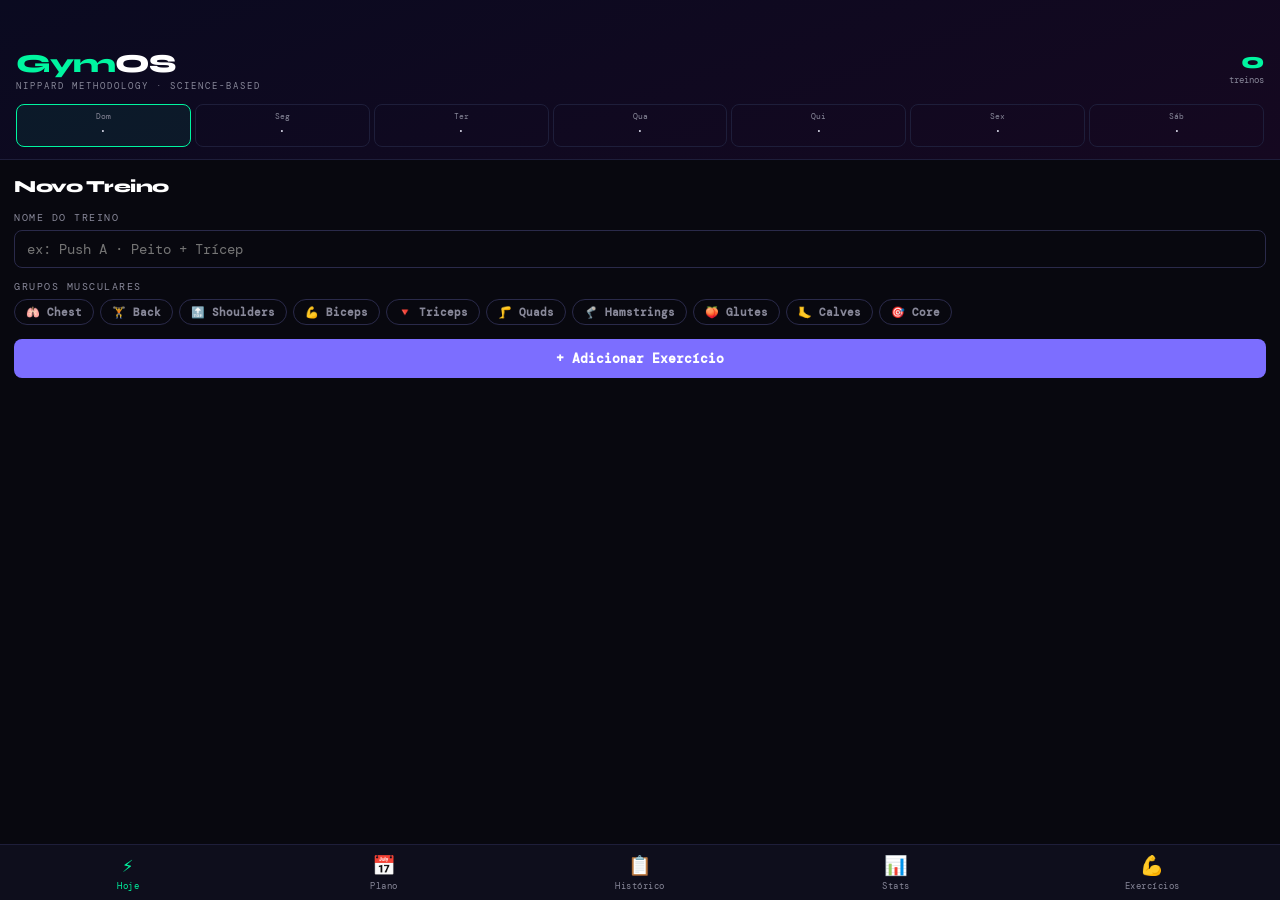
==== gymos.html @ 51bd0b81 "Add files via upload" ====
<!DOCTYPE html>
<html lang="pt">
<head>
<meta charset="UTF-8">
<meta name="viewport" content="width=device-width, initial-scale=1.0, maximum-scale=1.0, user-scalable=no">
<meta name="apple-mobile-web-app-capable" content="yes">
<meta name="apple-mobile-web-app-status-bar-style" content="black-translucent">
<meta name="apple-mobile-web-app-title" content="GymOS">
<title>GymOS</title>
<link href="https://fonts.googleapis.com/css2?family=DM+Mono:wght@400;500&family=Syne:wght@700;800;900&display=swap" rel="stylesheet">
<style>
  :root {
    --bg: #08080f;
    --bg2: #0e0e1c;
    --bg3: #13132a;
    --border: #1e1e3a;
    --accent: #00f5a0;
    --accent2: #7c6eff;
    --red: #e74c3c;
    --orange: #f39c12;
    --text: #e0e0f0;
    --muted: #888899;
    --card-bg: #0e0e1c;
  }
  * { box-sizing: border-box; margin: 0; padding: 0; -webkit-tap-highlight-color: transparent; }
  html, body { height: 100%; background: var(--bg); color: var(--text); font-family: 'DM Mono', monospace; overflow: hidden; }
  #app { display: flex; flex-direction: column; height: 100vh; height: 100dvh; }

  /* HEADER */
  .header {
    background: linear-gradient(160deg, #0a0a20 0%, #150820 100%);
    padding: 48px 16px 12px;
    border-bottom: 1px solid var(--border);
    flex-shrink: 0;
  }
  .header-row { display: flex; justify-content: space-between; align-items: flex-start; margin-bottom: 12px; }
  .logo { font-family: 'Syne', sans-serif; font-size: 26px; font-weight: 900; color: var(--accent); letter-spacing: -1px; }
  .logo span { color: #fff; }
  .logo-sub { font-size: 9px; color: var(--muted); letter-spacing: 2px; margin-top: 1px; }
  .header-count { text-align: right; }
  .header-count .num { font-family: 'Syne', sans-serif; font-size: 22px; font-weight: 900; color: var(--accent); }
  .header-count .lbl { font-size: 9px; color: var(--muted); }

  /* WEEK STRIP */
  .week-strip { display: flex; gap: 4px; }
  .week-day {
    flex: 1; padding: 6px 2px; border-radius: 8px; text-align: center; cursor: pointer;
    border: 1px solid var(--border); background: transparent; transition: all 0.2s;
  }
  .week-day.has-workout { background: #0a2018; border-color: #2ecc71; }
  .week-day.has-plan { background: #13133a; border-color: var(--accent2); border-style: dashed; }
  .week-day.is-today { border-color: var(--accent); background: #00f5a011; }
  .week-day .wd-label { font-size: 8px; color: var(--muted); }
  .week-day .wd-icon { font-size: 13px; margin-top: 2px; }

  /* SCROLL AREA */
  .scroll-area { flex: 1; overflow-y: auto; -webkit-overflow-scrolling: touch; padding-bottom: 80px; }

  /* TAB BAR */
  .tab-bar {
    position: fixed; bottom: 0; left: 0; right: 0; z-index: 100;
    background: var(--bg2); border-top: 1px solid var(--border);
    display: flex; padding-bottom: env(safe-area-inset-bottom, 0px);
  }
  .tab-btn {
    flex: 1; padding: 8px 0; background: none; border: none; color: var(--muted);
    font-size: 9px; cursor: pointer; display: flex; flex-direction: column;
    align-items: center; gap: 2px; font-family: inherit; transition: color 0.2s; letter-spacing: 0.5px;
  }
  .tab-btn.active { color: var(--accent); }
  .tab-btn .tab-icon { font-size: 19px; }

  /* SECTIONS */
  .section { padding: 16px 14px 8px; }
  h2 { font-family: 'Syne', sans-serif; font-size: 17px; font-weight: 800; color: #fff; margin-bottom: 14px; letter-spacing: -0.5px; }
  .label { font-size: 10px; color: var(--muted); letter-spacing: 1.5px; text-transform: uppercase; margin-bottom: 6px; display: block; }

  /* CARDS */
  .card { background: var(--card-bg); border: 1px solid var(--border); border-radius: 12px; padding: 14px; margin-bottom: 12px; }
  .card.accent-green { border-color: #2ecc7166; background: #0a1a10; }
  .card.accent-purple { border-color: #7c6eff66; background: #10103a; }
  .card.accent-orange { border-color: #f39c1244; background: #100a05; }

  /* INPUTS */
  input[type=text], input[type=date], input[type=number] {
    background: var(--bg); border: 1px solid #2a2a4a; border-radius: 8px;
    color: #fff; padding: 9px 12px; font-size: 14px; width: 100%;
    font-family: inherit; outline: none; -webkit-appearance: none;
  }
  input:focus { border-color: var(--accent2); }
  input[type=number] { -moz-appearance: textfield; }
  input[type=number]::-webkit-inner-spin-button { -webkit-appearance: none; }

  /* BUTTONS */
  .btn { border: none; border-radius: 8px; padding: 11px 18px; font-weight: 700; cursor: pointer; font-size: 13px; font-family: inherit; transition: opacity 0.15s; }
  .btn:active { opacity: 0.75; }
  .btn-primary { background: var(--accent); color: #000; }
  .btn-purple { background: var(--accent2); color: #fff; }
  .btn-red { background: var(--red); color: #fff; }
  .btn-ghost { background: transparent; border: 1px solid #2a2a4a; color: var(--muted); font-family: inherit; cursor: pointer; border-radius: 8px; padding: 6px 12px; font-size: 12px; }
  .btn-full { width: 100%; margin-bottom: 8px; }
  .btn-icon { background: none; border: none; cursor: pointer; font-size: 18px; padding: 2px 6px; color: var(--muted); }

  /* PILLS */
  .pill-row { display: flex; flex-wrap: wrap; gap: 6px; margin-bottom: 14px; }
  .pill {
    padding: 5px 11px; border-radius: 20px; font-size: 11px; font-weight: 600;
    cursor: pointer; border: 1px solid #2a2a4a; background: transparent; color: var(--muted);
    font-family: inherit; transition: all 0.15s; white-space: nowrap;
  }
  .pill.active { background: var(--accent-color, #00f5a011); border-color: var(--accent-color, var(--accent)); color: var(--accent-color, var(--accent)); }

  /* EXERCISE CARD */
  .ex-card { background: var(--bg3); border: 1px solid var(--border); border-radius: 10px; padding: 12px; margin-bottom: 10px; }
  .ex-header { display: flex; justify-content: space-between; align-items: flex-start; margin-bottom: 8px; }
  .ex-name { font-size: 13px; font-weight: 700; color: #fff; }
  .ex-muscle { font-size: 10px; color: var(--muted); margin-top: 2px; }
  .set-header { display: flex; gap: 8px; margin-bottom: 5px; padding-left: 26px; }
  .set-col-lbl { font-size: 9px; color: var(--muted); width: 64px; text-align: center; letter-spacing: 1px; }
  .set-row { display: flex; gap: 8px; align-items: center; margin-bottom: 5px; }
  .set-num { font-size: 11px; color: #555; width: 18px; text-align: right; flex-shrink: 0; }
  .set-input { background: var(--bg); border: 1px solid #2a2a4a; border-radius: 6px; color: #fff; padding: 6px; width: 64px; font-size: 13px; font-family: inherit; text-align: center; outline: none; }
  .set-input:focus { border-color: var(--accent2); }

  /* TIER BADGE */
  .tier { font-size: 9px; font-weight: 800; border-radius: 3px; padding: 1px 5px; margin-right: 6px; letter-spacing: 1px; }
  .tier-S { background: #f1c40f; color: #000; }
  .tier-A { background: #2ecc71; color: #000; }

  /* STATS */
  .stat-row { display: flex; gap: 8px; margin-bottom: 14px; }
  .stat-box { background: var(--bg3); border-radius: 10px; padding: 12px 8px; flex: 1; text-align: center; }
  .stat-num { font-family: 'Syne', sans-serif; font-size: 24px; font-weight: 900; }
  .stat-lbl { font-size: 9px; color: var(--muted); margin-top: 2px; }

  /* HEATMAP */
  .heatmap { display: flex; flex-wrap: wrap; gap: 4px; }
  .heat-cell { width: 18px; height: 18px; border-radius: 3px; }

  /* BAR CHART */
  .bar-chart { display: flex; align-items: flex-end; gap: 5px; height: 70px; }
  .bar-wrap { flex: 1; display: flex; flex-direction: column; align-items: center; gap: 3px; }
  .bar { width: 100%; border-radius: 3px 3px 0 0; min-height: 3px; transition: height 0.4s; }
  .bar-lbl { font-size: 8px; color: #555; }
  .bar-val { font-size: 9px; color: var(--accent); }

  /* VOLUME BARS */
  .vol-row { margin-bottom: 10px; }
  .vol-header { display: flex; justify-content: space-between; font-size: 11px; margin-bottom: 4px; }
  .vol-track { background: #1a1a2a; border-radius: 4px; height: 7px; overflow: hidden; }
  .vol-fill { height: 100%; border-radius: 4px; transition: width 0.5s; }

  /* MODAL */
  .modal-overlay { position: fixed; inset: 0; background: #000000ee; z-index: 200; overflow-y: auto; padding: 16px; }
  .modal { background: var(--bg2); border-radius: 16px; max-width: 480px; margin: 0 auto; padding: 16px; }
  .modal-header { display: flex; justify-content: space-between; align-items: center; margin-bottom: 14px; }

  /* HISTORY */
  .hist-sets { font-size: 11px; color: var(--muted); margin-top: 6px; border-top: 1px solid var(--border); padding-top: 6px; }
  .hist-set-line { margin-bottom: 3px; }
  .hist-set-line span { color: #ccc; }

  /* PLAN DAY CARD */
  .plan-card { display: flex; justify-content: space-between; align-items: flex-start; }

  /* SCROLLBAR */
  ::-webkit-scrollbar { width: 0; }

  /* TABS */
  .tab { display: none; }
  .tab.active { display: block; }

  /* TODAY PLAN BANNER */
  .plan-banner { border-radius: 10px; padding: 12px; margin-bottom: 12px; background: #10103a; border: 1px solid #7c6eff66; }
  .plan-banner-label { font-size: 10px; color: var(--accent2); letter-spacing: 1px; margin-bottom: 4px; }
  .plan-banner-name { font-weight: 700; font-size: 15px; }
  .plan-banner-muscles { font-size: 11px; color: var(--muted); margin-top: 3px; }

  /* SESSION STATS */
  .session-stats { display: flex; gap: 8px; margin-bottom: 14px; }

  /* SPACE */
  .mb8 { margin-bottom: 8px; }
  .mb12 { margin-bottom: 12px; }
  .mb14 { margin-bottom: 14px; }
  .mt8 { margin-top: 8px; }
  .mt12 { margin-top: 12px; }

  /* EMPTY STATE */
  .empty { text-align: center; color: var(--muted); font-size: 13px; padding: 32px 16px; }

  /* NIPPARD NOTE */
  .nippard-note { font-size: 10px; color: var(--muted); padding: 10px 14px; background: var(--bg3); border-radius: 8px; margin-bottom: 12px; line-height: 1.7; }

  /* MUSCLE COLOR TAGS */
  .muscle-tag { font-size: 10px; border-radius: 4px; padding: 2px 7px; margin-right: 4px; margin-bottom: 4px; display: inline-block; }
</style>
</head>
<body>
<div id="app">
  <div class="header">
    <div class="header-row">
      <div>
        <div class="logo">Gym<span>OS</span></div>
        <div class="logo-sub">NIPPARD METHODOLOGY · SCIENCE-BASED</div>
      </div>
      <div class="header-count">
        <div class="num" id="total-count">0</div>
        <div class="lbl">treinos</div>
      </div>
    </div>
    <div class="week-strip" id="week-strip"></div>
  </div>

  <div class="scroll-area">
    <!-- TODAY TAB -->
    <div class="tab active" id="tab-today">
      <div class="section">
        <div id="today-plan-banner"></div>
        <div id="today-saved-banner"></div>

        <h2>Novo Treino</h2>

        <span class="label">Nome do treino</span>
        <input type="text" id="today-name" placeholder="ex: Push A · Peito + Trícep" class="mb12">

        <span class="label">Grupos musculares</span>
        <div class="pill-row" id="today-muscles-pills"></div>

        <div class="session-stats" id="session-stats" style="display:none">
          <div class="stat-box">
            <div class="stat-num" id="ss-exercises" style="color:#00f5a0">0</div>
            <div class="stat-lbl">Exercícios</div>
          </div>
          <div class="stat-box">
            <div class="stat-num" id="ss-sets" style="color:#f39c12">0</div>
            <div class="stat-lbl">Sets</div>
          </div>
          <div class="stat-box">
            <div class="stat-num" id="ss-vol" style="color:#e74c3c">0</div>
            <div class="stat-lbl">Vol kg·reps</div>
          </div>
        </div>

        <div id="exercise-log"></div>

        <button class="btn btn-purple btn-full" onclick="openPicker()">+ Adicionar Exercício</button>
        <button class="btn btn-primary btn-full" id="save-btn" style="display:none" onclick="saveWorkout()">💾 Guardar Treino</button>
      </div>
    </div>

    <!-- PLAN TAB -->
    <div class="tab" id="tab-plan">
      <div class="section">
        <h2>Planear Treinos</h2>
        <div class="card">
          <span class="label">Data</span>
          <input type="date" id="plan-date" class="mb12">
          <span class="label">Nome do treino</span>
          <input type="text" id="plan-name" placeholder="ex: Pull Day · Costas + Bíceps" class="mb12">
          <span class="label">Grupos musculares</span>
          <div class="pill-row" id="plan-muscles-pills"></div>
          <button class="btn btn-primary btn-full" onclick="savePlan()">📅 Guardar Plano</button>
        </div>

        <h2 class="mt12">Planos Futuros</h2>
        <div id="future-plans"></div>
      </div>
    </div>

    <!-- HISTORY TAB -->
    <div class="tab" id="tab-history">
      <div class="section">
        <h2>Histórico</h2>
        <div id="history-list"></div>
      </div>
    </div>

    <!-- STATS TAB -->
    <div class="tab" id="tab-stats">
      <div class="section">
        <h2>Estatísticas</h2>
        <div class="stat-row" id="stats-summary"></div>
        <div class="card mb12">
          <span class="label">Atividade · Últimos 30 Dias</span>
          <div class="heatmap" id="heatmap"></div>
          <div style="display:flex;gap:14px;margin-top:10px">
            <div style="display:flex;align-items:center;gap:5px;font-size:10px;color:var(--muted)">
              <div style="width:12px;height:12px;border-radius:2px;background:#00f5a0"></div> Treino
            </div>
            <div style="display:flex;align-items:center;gap:5px;font-size:10px;color:var(--muted)">
              <div style="width:12px;height:12px;border-radius:2px;background:#7c6eff44;border:1px solid #7c6eff"></div> Planeado
            </div>
          </div>
        </div>
        <div class="card mb12">
          <span class="label">Frequência por Dia da Semana</span>
          <div class="bar-chart" id="weekday-chart"></div>
        </div>
        <div class="card mb12" id="volume-card">
          <span class="label">Volume por Grupo Muscular (Total)</span>
          <div id="volume-bars"></div>
        </div>
        <div class="card accent-orange">
          <div style="font-size:11px;color:#f39c12;font-weight:700;margin-bottom:6px">📚 METODOLOGIA NIPPARD</div>
          <div style="font-size:11px;color:var(--muted);line-height:1.7">
            Critérios de seleção (Jeff Nippard, YouTube 2024):<br>
            1. Alta tensão no ponto de maior alongamento<br>
            2. Execução fluida · boa ligação mente-músculo<br>
            3. Sobrecarga progressiva simples e mensurável<br>
            <span style="font-size:10px;color:#555">Fonte: Collab Nippard/Tennyson, Março 2024</span>
          </div>
        </div>
      </div>
    </div>

    <!-- EXERCISES TAB -->
    <div class="tab" id="tab-exercises">
      <div class="section">
        <h2>Biblioteca Nippard</h2>
        <div class="nippard-note">
          Exercícios S-Tier e A-Tier segundo Jeff Nippard. Apenas os que passam nos 3 critérios: tensão no alongamento, boa sensação, e overload progressivo.
        </div>
        <div id="exercise-library"></div>
      </div>
    </div>
  </div>

  <!-- EXERCISE PICKER MODAL -->
  <div class="modal-overlay" id="picker-modal" style="display:none">
    <div class="modal">
      <div class="modal-header">
        <h2 style="margin:0">Escolher Exercício</h2>
        <button class="btn-icon" onclick="closePicker()">✕</button>
      </div>
      <div class="pill-row" id="picker-muscle-pills"></div>
      <div style="font-size:9px;color:var(--muted);letter-spacing:1.5px;margin-bottom:10px">TOP EXERCÍCIOS · JEFF NIPPARD S/A TIER</div>
      <div id="picker-exercise-list"></div>
      <div style="margin-top:12px;border-top:1px solid var(--border);padding-top:12px">
        <span class="label">Ou escreve o teu próprio:</span>
        <div style="display:flex;gap:8px">
          <input type="text" id="custom-ex-input" placeholder="Nome do exercício..." style="flex:1">
          <button class="btn btn-primary" onclick="addCustomExercise()">+</button>
        </div>
      </div>
    </div>
  </div>

  <!-- TAB BAR -->
  <div class="tab-bar">
    <button class="tab-btn active" onclick="switchTab('today',this)">
      <span class="tab-icon">⚡</span>Hoje
    </button>
    <button class="tab-btn" onclick="switchTab('plan',this)">
      <span class="tab-icon">📅</span>Plano
    </button>
    <button class="tab-btn" onclick="switchTab('history',this)">
      <span class="tab-icon">📋</span>Histórico
    </button>
    <button class="tab-btn" onclick="switchTab('stats',this)">
      <span class="tab-icon">📊</span>Stats
    </button>
    <button class="tab-btn" onclick="switchTab('exercises',this)">
      <span class="tab-icon">💪</span>Exercícios
    </button>
  </div>
</div>

<script>
// ─── DATA ────────────────────────────────────────────────────────────────────
const MUSCLES = {
  Chest:      { color: "#e74c3c", emoji: "🫁", exercises: [
    { name: "Incline Barbell Press",        tier: "S", note: "Top pick – upper+mid pec, estudo 2020" },
    { name: "Incline Dumbbell Press",       tier: "S", note: "Maior ROM, excelente stretch" },
    { name: "Cable Crossover (Low→High)",   tier: "S", note: "Tensão constante + pico de contração" },
    { name: "Incline Dumbbell Fly",         tier: "A", note: "Stretch profundo, combinar com press" },
    { name: "Flat Barbell Bench Press",     tier: "A", note: "Mid/lower pec, ideal para overload" },
  ]},
  Back:       { color: "#2980b9", emoji: "🏋️", exercises: [
    { name: "Pull-Up / Chin-Up",            tier: "S", note: "#2 geral – melhor que lat pulldown para overload" },
    { name: "Neutral-Grip Lat Pulldown",    tier: "S", note: "Alta tensão no lat, curva suave" },
    { name: "Chest-Supported T-Bar Row",    tier: "S", note: "#5 geral – elimina fadiga lombar" },
    { name: "Half-Kneeling 1-Arm Row",      tier: "A", note: "Stretch + contração excelentes" },
    { name: "Wide-Grip Lat Pulldown",       tier: "A", note: "Bom stretch, progressão simples" },
    { name: "Meadows Row",                  tier: "A", note: "Posição única de stretch, carga pesada" },
  ]},
  Shoulders:  { color: "#8e44ad", emoji: "🔝", exercises: [
    { name: "Seated DB Lateral Raise",      tier: "S", note: "Melhor isolação deltóide lateral" },
    { name: "Cable Lateral Raise",          tier: "S", note: "Tensão constante em todo o ROM" },
    { name: "Overhead Press (BB/DB)",       tier: "A", note: "Composto – anterior + lateral delt" },
    { name: "Rear Delt Cable Fly",          tier: "S", note: "Alta tensão, sentado para estabilidade" },
    { name: "Face Pull",                    tier: "A", note: "Deltóide posterior + rotação externa" },
  ]},
  Biceps:     { color: "#27ae60", emoji: "💪", exercises: [
    { name: "Incline Dumbbell Curl",        tier: "S", note: "Melhor posição de stretch – evidência forte" },
    { name: "Overhead Cable Curl",          tier: "S", note: "Tensão constante + stretch simultâneo" },
    { name: "EZ-Bar Preacher Curl",         tier: "A", note: "Pico de tensão no stretch, posição estável" },
    { name: "Hammer Curl",                  tier: "A", note: "Braquial + braquioradial, braço volumoso" },
  ]},
  Triceps:    { color: "#e67e22", emoji: "🔻", exercises: [
    { name: "Overhead Cable Extension",     tier: "S", note: "40% mais crescimento vs pressdown – long head" },
    { name: "EZ-Bar Skull Crusher",         tier: "S", note: "Carga pesada, stretch forte na long head" },
    { name: "Cable Pushdown (Rope)",        tier: "A", note: "Overload fácil, tensão consistente" },
    { name: "Kickback (Braço atrás torso)", tier: "A", note: "Variante Nippard – stretch biomecânico" },
  ]},
  Quads:      { color: "#f39c12", emoji: "🦵", exercises: [
    { name: "Smith Machine Squat (Partials)",tier: "S", note: "#1 geral – 55-58% massa muscular total" },
    { name: "Leg Press (Deep ROM)",         tier: "S", note: "Overload seguro em comprimento longo" },
    { name: "Hack Squat",                   tier: "A", note: "Isola quads, falha segura" },
    { name: "Bulgarian Split Squat",        tier: "A", note: "Unilateral, stretch profundo" },
  ]},
  Hamstrings: { color: "#c0392b", emoji: "🦿", exercises: [
    { name: "Seated Leg Curl",              tier: "S", note: "50% mais hipertrofia que lying (estudo)" },
    { name: "Nordic Hamstring Curl",        tier: "S", note: "Tensão mecânica extrema, excêntrico" },
    { name: "Romanian Deadlift",            tier: "A", note: "Hip-hinge, carga pesada possível" },
    { name: "Lying Leg Curl",               tier: "A", note: "Alternativa quando seated indisponível" },
  ]},
  Glutes:     { color: "#e91e63", emoji: "🍑", exercises: [
    { name: "Barbell Hip Thrust",           tier: "S", note: "Contração máxima + overload pesado" },
    { name: "Cable Pull-Through",           tier: "S", note: "Tensão constante, seguro para altas reps" },
    { name: "Bulgarian Split Squat (Deep)", tier: "S", note: "Stretch profundo, extensão da anca" },
    { name: "45° Back Extension (Weighted)",tier: "A", note: "Subestimado – excelente stretch glúteo" },
  ]},
  Calves:     { color: "#1abc9c", emoji: "🦶", exercises: [
    { name: "Seated Calf Raise",            tier: "S", note: "Isola sóleo, frequentemente negligenciado" },
    { name: "Standing Calf Raise (Slow)",   tier: "S", note: "Stretch total, 3-5s de descida" },
    { name: "Leg Press Calf Raise",         tier: "A", note: "Carga pesada com ROM controlado" },
  ]},
  Core:       { color: "#16a085", emoji: "🎯", exercises: [
    { name: "Ab Wheel Rollout",             tier: "S", note: "Alta tensão na extensão total" },
    { name: "Cable Crunch (Kneeling)",      tier: "S", note: "Overload progressivo, contração pico" },
    { name: "Hanging Leg Raise",            tier: "A", note: "ROM completo, abs inferiores" },
    { name: "Plank Variations",             tier: "A", note: "Isométrico, baixo risco de lesão" },
  ]},
};

const DAYS_PT = ["Dom","Seg","Ter","Qua","Qui","Sex","Sáb"];

// ─── STATE ───────────────────────────────────────────────────────────────────
let workouts = JSON.parse(localStorage.getItem("gymos_workouts") || "{}");
let plans    = JSON.parse(localStorage.getItem("gymos_plans")    || "{}");
let exerciseLog = []; // [{id,name,muscle,sets:[{reps,weight}]}]
let todayMuscles = [];
let planMuscles  = [];
let pickerMuscle = Object.keys(MUSCLES)[0];

function today() { return new Date().toISOString().split("T")[0]; }
function saveData() {
  localStorage.setItem("gymos_workouts", JSON.stringify(workouts));
  localStorage.setItem("gymos_plans",    JSON.stringify(plans));
}
function genId() { return Date.now().toString(36)+Math.random().toString(36).substr(2); }
function fmtDate(d) {
  if (!d) return "";
  const dt = new Date(d+"T00:00:00");
  return dt.toLocaleDateString("pt-PT",{weekday:"short",day:"2-digit",month:"short"});
}

// ─── TAB SWITCHING ───────────────────────────────────────────────────────────
function switchTab(name, btn) {
  document.querySelectorAll(".tab").forEach(t => t.classList.remove("active"));
  document.querySelectorAll(".tab-btn").forEach(b => b.classList.remove("active"));
  document.getElementById("tab-"+name).classList.add("active");
  btn.classList.add("active");
  if (name === "stats")     renderStats();
  if (name === "history")   renderHistory();
  if (name === "plan")      renderFuturePlans();
  if (name === "exercises") renderLibrary();
  renderWeekStrip();
}

// ─── WEEK STRIP ──────────────────────────────────────────────────────────────
function renderWeekStrip() {
  const td = today();
  const now = new Date();
  const day = now.getDay();
  const monday = new Date(now);
  monday.setDate(now.getDate() - day);
  const strip = document.getElementById("week-strip");
  strip.innerHTML = "";
  for (let i = 0; i < 7; i++) {
    const d = new Date(monday); d.setDate(monday.getDate()+i);
    const key = d.toISOString().split("T")[0];
    const hasW = !!workouts[key];
    const hasP = !!plans[key];
    const isT  = key === td;
    const el = document.createElement("div");
    el.className = "week-day" + (hasW?" has-workout":"") + (hasP&&!hasW?" has-plan":"") + (isT?" is-today":"");
    el.innerHTML = `<div class="wd-label">${DAYS_PT[i]}</div><div class="wd-icon">${hasW?"✅":hasP?"📋":"·"}</div>`;
    strip.appendChild(el);
  }
  document.getElementById("total-count").textContent = Object.keys(workouts).length;
}

// ─── TODAY TAB ───────────────────────────────────────────────────────────────
function renderTodayMuscles() {
  const row = document.getElementById("today-muscles-pills");
  row.innerHTML = "";
  Object.entries(MUSCLES).forEach(([m, data]) => {
    const el = document.createElement("button");
    el.className = "pill" + (todayMuscles.includes(m)?" active":"");
    el.style.setProperty("--accent-color", data.color);
    if (todayMuscles.includes(m)) { el.style.borderColor = data.color; el.style.color = data.color; el.style.background = data.color+"22"; }
    el.textContent = data.emoji+" "+m;
    el.onclick = () => {
      todayMuscles = todayMuscles.includes(m) ? todayMuscles.filter(x=>x!==m) : [...todayMuscles,m];
      renderTodayMuscles();
    };
    row.appendChild(el);
  });
}

function renderExerciseLog() {
  const container = document.getElementById("exercise-log");
  container.innerHTML = "";
  exerciseLog.forEach((ex, exIdx) => {
    const card = document.createElement("div");
    card.className = "ex-card";
    const color = MUSCLES[ex.muscle]?.color || "#888";
    let setsHtml = `<div class="set-header"><span class="set-col-lbl">REPS</span><span class="set-col-lbl">PESO (kg)</span></div>`;
    ex.sets.forEach((set, setIdx) => {
      setsHtml += `
        <div class="set-row">
          <span class="set-num">${setIdx+1}</span>
          <input class="set-input" type="number" placeholder="12" value="${set.reps}"
            oninput="updateSet(${exIdx},${setIdx},'reps',this.value)">
          <input class="set-input" type="number" placeholder="0" value="${set.weight}"
            oninput="updateSet(${exIdx},${setIdx},'weight',this.value)">
          <button class="btn-icon" style="color:#e74c3c;font-size:14px" onclick="removeSet(${exIdx},${setIdx})">✕</button>
        </div>`;
    });
    card.innerHTML = `
      <div class="ex-header">
        <div>
          <div class="ex-name">${ex.name}</div>
          <div class="ex-muscle" style="color:${color}">${ex.muscle}</div>
        </div>
        <button class="btn-icon" style="color:#e74c3c" onclick="removeExercise(${exIdx})">✕</button>
      </div>
      ${setsHtml}
      <button class="btn-ghost" style="margin-top:4px;font-size:11px" onclick="addSet(${exIdx})">+ Set</button>`;
    container.appendChild(card);
  });
  updateSessionStats();
  document.getElementById("save-btn").style.display = exerciseLog.length > 0 ? "block" : "none";
  document.getElementById("session-stats").style.display = exerciseLog.length > 0 ? "flex" : "none";
}

function updateSessionStats() {
  const exCount = exerciseLog.length;
  const sets = exerciseLog.reduce((a,ex)=>a+ex.sets.filter(s=>s.reps).length,0);
  const vol  = exerciseLog.reduce((a,ex)=>a+ex.sets.reduce((s,set)=>s+(parseInt(set.reps)||0)*(parseFloat(set.weight)||0),0),0);
  document.getElementById("ss-exercises").textContent = exCount;
  document.getElementById("ss-sets").textContent = sets;
  document.getElementById("ss-vol").textContent = Math.round(vol);
}

function addSet(exIdx) {
  exerciseLog[exIdx].sets.push({reps:"",weight:""});
  renderExerciseLog();
}
function removeSet(exIdx, setIdx) {
  if (exerciseLog[exIdx].sets.length === 1) return;
  exerciseLog[exIdx].sets.splice(setIdx, 1);
  renderExerciseLog();
}
function updateSet(exIdx, setIdx, field, val) {
  exerciseLog[exIdx].sets[setIdx][field] = val;
  updateSessionStats();
}
function removeExercise(exIdx) {
  exerciseLog.splice(exIdx, 1);
  renderExerciseLog();
}

function saveWorkout() {
  if (!exerciseLog.length) return;
  const name = document.getElementById("today-name").value.trim() || "Treino";
  workouts[today()] = { name, muscles: [...todayMuscles], log: JSON.parse(JSON.stringify(exerciseLog)), savedAt: new Date().toISOString() };
  saveData();
  exerciseLog = []; todayMuscles = [];
  document.getElementById("today-name").value = "";
  renderTodayMuscles(); renderExerciseLog(); renderTodayBanners(); renderWeekStrip();
  alert("✅ Treino guardado com sucesso!");
}

function renderTodayBanners() {
  const planBanner = document.getElementById("today-plan-banner");
  const savedBanner = document.getElementById("today-saved-banner");
  const td = today();
  const plan = plans[td];
  const saved = workouts[td];
  if (saved) {
    const sets = saved.log?.reduce((a,ex)=>a+ex.sets.filter(s=>s.reps).length,0)||0;
    savedBanner.innerHTML = `<div class="card accent-green mb12">
      <div style="font-size:11px;color:#2ecc71;letter-spacing:1px">✅ TREINO DE HOJE GUARDADO</div>
      <div style="font-weight:700;margin-top:4px;font-size:15px">${saved.name}</div>
      <div style="font-size:11px;color:var(--muted);margin-top:2px">${saved.log?.length||0} exercícios · ${sets} sets</div>
    </div>`;
  } else { savedBanner.innerHTML = ""; }
  if (plan && !saved) {
    planBanner.innerHTML = `<div class="plan-banner mb12">
      <div class="plan-banner-label">📋 PLANO DE HOJE</div>
      <div class="plan-banner-name">${plan.name}</div>
      <div class="plan-banner-muscles">${(plan.muscleGroups||[]).join(" · ")}</div>
      <button class="btn btn-purple" style="margin-top:10px;font-size:12px" onclick="loadFromPlan()">Carregar plano →</button>
    </div>`;
  } else { planBanner.innerHTML = ""; }
}

function loadFromPlan() {
  const plan = plans[today()];
  if (!plan) return;
  document.getElementById("today-name").value = plan.name;
  todayMuscles = [...(plan.muscleGroups||[])];
  renderTodayMuscles();
  renderTodayBanners();
}

// ─── EXERCISE PICKER ─────────────────────────────────────────────────────────
function renderPickerMuscles() {
  const row = document.getElementById("picker-muscle-pills");
  row.innerHTML = "";
  Object.entries(MUSCLES).forEach(([m, data]) => {
    const el = document.createElement("button");
    el.className = "pill" + (pickerMuscle===m?" active":"");
    if (pickerMuscle===m) { el.style.borderColor=data.color; el.style.color=data.color; el.style.background=data.color+"22"; }
    el.textContent = data.emoji+" "+m;
    el.onclick = () => { pickerMuscle=m; renderPickerMuscles(); renderPickerExercises(); };
    row.appendChild(el);
  });
}

function renderPickerExercises() {
  const list = document.getElementById("picker-exercise-list");
  list.innerHTML = "";
  MUSCLES[pickerMuscle].exercises.forEach(ex => {
    const el = document.createElement("div");
    el.className = "card mb8";
    el.style.cursor = "pointer";
    el.innerHTML = `
      <div style="display:flex;align-items:center">
        <span class="tier tier-${ex.tier}">${ex.tier}</span>
        <span style="font-size:13px;font-weight:600">${ex.name}</span>
      </div>
      <div style="font-size:11px;color:var(--muted);margin-top:4px;padding-left:28px">${ex.note}</div>`;
    el.onclick = () => addExercise(ex.name, pickerMuscle);
    list.appendChild(el);
  });
}

function openPicker() {
  document.getElementById("picker-modal").style.display = "block";
  renderPickerMuscles(); renderPickerExercises();
}
function closePicker() { document.getElementById("picker-modal").style.display = "none"; }

function addExercise(name, muscle) {
  exerciseLog.push({ id: genId(), name, muscle, sets: [{reps:"",weight:""}] });
  renderExerciseLog();
  closePicker();
}

function addCustomExercise() {
  const val = document.getElementById("custom-ex-input").value.trim();
  if (!val) return;
  addExercise(val, pickerMuscle);
  document.getElementById("custom-ex-input").value = "";
}

// ─── PLAN TAB ────────────────────────────────────────────────────────────────
function renderPlanMuscles() {
  const row = document.getElementById("plan-muscles-pills");
  row.innerHTML = "";
  Object.entries(MUSCLES).forEach(([m, data]) => {
    const el = document.createElement("button");
    el.className = "pill" + (planMuscles.includes(m)?" active":"");
    if (planMuscles.includes(m)) { el.style.borderColor=data.color; el.style.color=data.color; el.style.background=data.color+"22"; }
    el.textContent = data.emoji+" "+m;
    el.onclick = () => {
      planMuscles = planMuscles.includes(m) ? planMuscles.filter(x=>x!==m) : [...planMuscles,m];
      renderPlanMuscles();
    };
    row.appendChild(el);
  });
}

function savePlan() {
  const name = document.getElementById("plan-name").value.trim();
  const date = document.getElementById("plan-date").value;
  if (!name || !date) { alert("Preenche a data e o nome."); return; }
  plans[date] = { name, muscleGroups: [...planMuscles] };
  saveData();
  document.getElementById("plan-name").value = "";
  planMuscles = [];
  renderPlanMuscles(); renderFuturePlans(); renderWeekStrip();
  alert("📅 Plano guardado!");
}

function renderFuturePlans() {
  const td = today();
  const container = document.getElementById("future-plans");
  const future = Object.keys(plans).sort().filter(d => d >= td);
  if (!future.length) { container.innerHTML = '<div class="empty">Nenhum plano futuro</div>'; return; }
  container.innerHTML = "";
  future.forEach(date => {
    const p = plans[date];
    const isT = date === td;
    const el = document.createElement("div");
    el.className = "card" + (isT?" accent-green":"");
    if (isT) el.style.borderColor = "#00f5a066";
    el.innerHTML = `<div class="plan-card">
      <div>
        <div style="font-size:11px;color:${isT?"#00f5a0":"#7c6eff"};font-weight:700">${fmtDate(date)}${isT?" · HOJE":""}</div>
        <div style="font-size:15px;font-weight:700;margin-top:3px">${p.name}</div>
        <div style="margin-top:5px">${(p.muscleGroups||[]).map(m=>`<span class="muscle-tag" style="color:${MUSCLES[m]?.color||"#888"};border:1px solid ${MUSCLES[m]?.color||"#333"}33">${MUSCLES[m]?.emoji||""} ${m}</span>`).join("")}</div>
      </div>
      <button class="btn-icon" style="color:#e74c3c" onclick="deletePlan('${date}')">✕</button>
    </div>`;
    container.appendChild(el);
  });
}

function deletePlan(date) {
  delete plans[date];
  saveData(); renderFuturePlans(); renderWeekStrip();
}

// ─── HISTORY TAB ─────────────────────────────────────────────────────────────
function renderHistory() {
  const container = document.getElementById("history-list");
  const keys = Object.keys(workouts).sort().reverse();
  if (!keys.length) { container.innerHTML = '<div class="empty">Ainda sem treinos registados</div>'; return; }
  container.innerHTML = "";
  keys.forEach(date => {
    const w = workouts[date];
    const sets = w.log?.reduce((a,ex)=>a+ex.sets.filter(s=>s.reps).length,0)||0;
    const vol  = w.log?.reduce((a,ex)=>a+ex.sets.reduce((s,set)=>s+(parseInt(set.reps)||0)*(parseFloat(set.weight)||0),0),0)||0;
    const el = document.createElement("div");
    el.className = "card";
    let setsHtml = "";
    (w.log||[]).forEach(ex => {
      const completedSets = ex.sets.filter(s=>s.reps);
      if (!completedSets.length) return;
      setsHtml += `<div class="hist-set-line"><span>${ex.name}</span> · ${completedSets.map(s=>`${s.reps}×${s.weight||0}kg`).join(", ")}</div>`;
    });
    el.innerHTML = `
      <div style="display:flex;justify-content:space-between;margin-bottom:8px">
        <div>
          <div style="font-size:11px;color:var(--muted)">${fmtDate(date)}</div>
          <div style="font-size:15px;font-weight:700;margin-top:2px">${w.name}</div>
        </div>
        <div style="text-align:right">
          <div style="font-size:12px;color:#00f5a0;font-weight:700">${sets} sets</div>
          <div style="font-size:10px;color:var(--muted)">${Math.round(vol)} vol</div>
        </div>
      </div>
      <div style="margin-bottom:6px">${(w.muscles||[]).map(m=>`<span class="muscle-tag" style="color:${MUSCLES[m]?.color||"#888"};border:1px solid ${MUSCLES[m]?.color||"#333"}22">${m}</span>`).join("")}</div>
      <div class="hist-sets">${setsHtml || '<span style="color:#555">Sem sets registados</span>'}</div>`;
    container.appendChild(el);
  });
}

// ─── STATS TAB ───────────────────────────────────────────────────────────────
function renderStats() {
  const keys = Object.keys(workouts);
  const td = today();
  const cutoff = new Date(); cutoff.setDate(cutoff.getDate()-29);
  const last30count = keys.filter(k=>new Date(k)>=cutoff).length;

  // Summary
  document.getElementById("stats-summary").innerHTML = `
    <div class="stat-box"><div class="stat-num" style="color:#00f5a0">${keys.length}</div><div class="stat-lbl">Total Treinos</div></div>
    <div class="stat-box"><div class="stat-num" style="color:#f39c12">${last30count}</div><div class="stat-lbl">Últimos 30d</div></div>
    <div class="stat-box"><div class="stat-num" style="color:#7c6eff">${Object.keys(plans).length}</div><div class="stat-lbl">Planos</div></div>`;

  // Heatmap
  const hm = document.getElementById("heatmap");
  hm.innerHTML = "";
  for (let i=29; i>=0; i--) {
    const d = new Date(); d.setDate(d.getDate()-i);
    const key = d.toISOString().split("T")[0];
    const hasW = !!workouts[key]; const hasP = !!plans[key]; const isT = key===td;
    const el = document.createElement("div");
    el.className = "heat-cell";
    el.title = key;
    el.style.background = hasW?"#00f5a0":hasP?"#7c6eff44":"#1a1a2a";
    el.style.border = isT?"1px solid #00f5a0":"1px solid transparent";
    hm.appendChild(el);
  }

  // Weekday frequency
  const counts = Array(7).fill(0);
  keys.forEach(k=>{ const d=new Date(k+"T00:00:00"); counts[d.getDay()]++; });
  const maxC = Math.max(...counts,1);
  const wc = document.getElementById("weekday-chart");
  wc.innerHTML = "";
  counts.forEach((c,i)=>{
    const h = (c/maxC)*60;
    const el = document.createElement("div");
    el.className = "bar-wrap";
    el.innerHTML = `<div class="bar-val">${c||""}</div><div class="bar" style="height:${h||3}px;background:${c>0?"#00f5a0":"#1a1a2a"}"></div><div class="bar-lbl">${DAYS_PT[i]}</div>`;
    wc.appendChild(el);
  });

  // Volume by muscle
  const volByMuscle = {};
  keys.forEach(date=>{
    (workouts[date].log||[]).forEach(ex=>{
      const m = ex.muscle||"Other";
      if(!volByMuscle[m]) volByMuscle[m]=0;
      ex.sets.forEach(s=>{ volByMuscle[m]+=(parseInt(s.reps)||0)*(parseFloat(s.weight)||1); });
    });
  });
  const vb = document.getElementById("volume-bars");
  vb.innerHTML = "";
  const maxVol = Math.max(...Object.values(volByMuscle),1);
  Object.entries(volByMuscle).sort(([,a],[,b])=>b-a).forEach(([m,vol])=>{
    const pct = (vol/maxVol)*100;
    const color = MUSCLES[m]?.color||"#888";
    const el = document.createElement("div");
    el.className = "vol-row";
    el.innerHTML = `
      <div class="vol-header">
        <span style="color:#ccc">${MUSCLES[m]?.emoji||""} ${m}</span>
        <span style="color:${color}">${Math.round(vol).toLocaleString("pt-PT")}</span>
      </div>
      <div class="vol-track"><div class="vol-fill" style="width:${pct}%;background:${color}"></div></div>`;
    vb.appendChild(el);
  });
  if(!Object.keys(volByMuscle).length) vb.innerHTML = '<div style="color:var(--muted);font-size:12px">Faz treinos para ver o volume por músculo</div>';
}

// ─── LIBRARY TAB ─────────────────────────────────────────────────────────────
function renderLibrary() {
  const container = document.getElementById("exercise-library");
  container.innerHTML = "";
  Object.entries(MUSCLES).forEach(([muscle, data]) => {
    const el = document.createElement("div");
    el.className = "card mb12";
    el.style.borderColor = data.color+"44";
    let exHtml = "";
    data.exercises.forEach((ex,i) => {
      exHtml += `<div style="padding-bottom:8px;margin-bottom:${i<data.exercises.length-1?8:0}px;${i<data.exercises.length-1?"border-bottom:1px solid #1a1a2a":""}">
        <div style="display:flex;align-items:center">
          <span class="tier tier-${ex.tier}">${ex.tier}</span>
          <span style="font-size:13px;font-weight:600;color:#fff">${ex.name}</span>
        </div>
        <div style="font-size:11px;color:var(--muted);margin-top:3px;padding-left:28px">${ex.note}</div>
      </div>`;
    });
    el.innerHTML = `
      <div style="display:flex;align-items:center;gap:8px;margin-bottom:12px">
        <span style="font-size:18px">${data.emoji}</span>
        <span style="font-size:14px;font-weight:800;color:${data.color};font-family:'Syne',sans-serif">${muscle}</span>
      </div>
      ${exHtml}`;
    container.appendChild(el);
  });
}

// ─── INIT ─────────────────────────────────────────────────────────────────────
document.getElementById("plan-date").value = today();
renderTodayMuscles();
renderPlanMuscles();
renderTodayBanners();
renderWeekStrip();
</script>
</body>
</html>
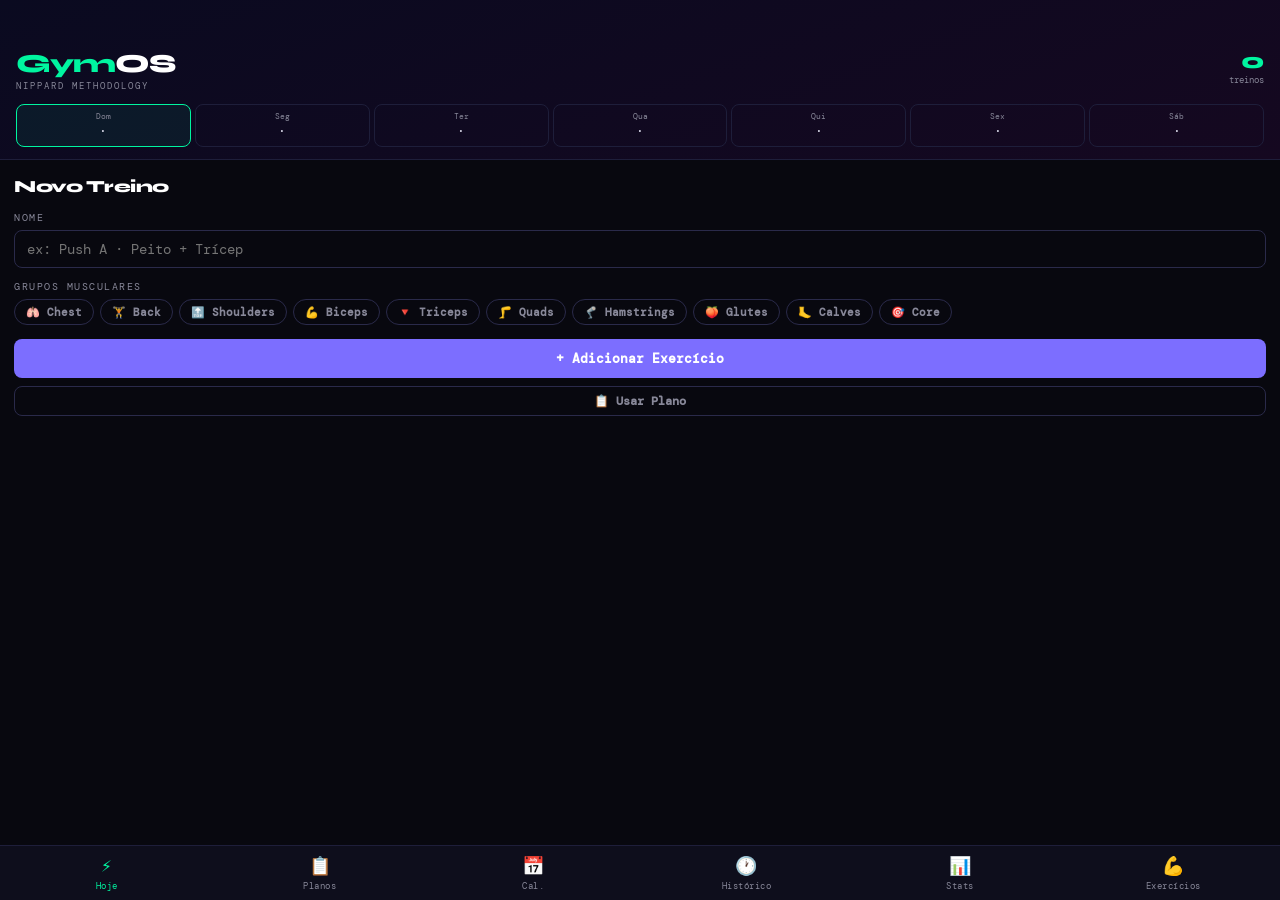
==== commit 0df23935: "Add files via upload" ====
--- a/gymos.html
+++ b/gymos.html
@@ -7,864 +7,807 @@
 <meta name="apple-mobile-web-app-status-bar-style" content="black-translucent">
 <meta name="apple-mobile-web-app-title" content="GymOS">
 <title>GymOS</title>
+<link rel="icon" type="image/png" sizes="512x512" href="[data-uri]">
+<link rel="apple-touch-icon" sizes="512x512" href="[data-uri]">
 <link href="https://fonts.googleapis.com/css2?family=DM+Mono:wght@400;500&family=Syne:wght@700;800;900&display=swap" rel="stylesheet">
 <style>
-  :root {
-    --bg: #08080f;
-    --bg2: #0e0e1c;
-    --bg3: #13132a;
-    --border: #1e1e3a;
-    --accent: #00f5a0;
-    --accent2: #7c6eff;
-    --red: #e74c3c;
-    --orange: #f39c12;
-    --text: #e0e0f0;
-    --muted: #888899;
-    --card-bg: #0e0e1c;
-  }
-  * { box-sizing: border-box; margin: 0; padding: 0; -webkit-tap-highlight-color: transparent; }
-  html, body { height: 100%; background: var(--bg); color: var(--text); font-family: 'DM Mono', monospace; overflow: hidden; }
-  #app { display: flex; flex-direction: column; height: 100vh; height: 100dvh; }
-
-  /* HEADER */
-  .header {
-    background: linear-gradient(160deg, #0a0a20 0%, #150820 100%);
-    padding: 48px 16px 12px;
-    border-bottom: 1px solid var(--border);
-    flex-shrink: 0;
-  }
-  .header-row { display: flex; justify-content: space-between; align-items: flex-start; margin-bottom: 12px; }
-  .logo { font-family: 'Syne', sans-serif; font-size: 26px; font-weight: 900; color: var(--accent); letter-spacing: -1px; }
-  .logo span { color: #fff; }
-  .logo-sub { font-size: 9px; color: var(--muted); letter-spacing: 2px; margin-top: 1px; }
-  .header-count { text-align: right; }
-  .header-count .num { font-family: 'Syne', sans-serif; font-size: 22px; font-weight: 900; color: var(--accent); }
-  .header-count .lbl { font-size: 9px; color: var(--muted); }
-
-  /* WEEK STRIP */
-  .week-strip { display: flex; gap: 4px; }
-  .week-day {
-    flex: 1; padding: 6px 2px; border-radius: 8px; text-align: center; cursor: pointer;
-    border: 1px solid var(--border); background: transparent; transition: all 0.2s;
-  }
-  .week-day.has-workout { background: #0a2018; border-color: #2ecc71; }
-  .week-day.has-plan { background: #13133a; border-color: var(--accent2); border-style: dashed; }
-  .week-day.is-today { border-color: var(--accent); background: #00f5a011; }
-  .week-day .wd-label { font-size: 8px; color: var(--muted); }
-  .week-day .wd-icon { font-size: 13px; margin-top: 2px; }
-
-  /* SCROLL AREA */
-  .scroll-area { flex: 1; overflow-y: auto; -webkit-overflow-scrolling: touch; padding-bottom: 80px; }
-
-  /* TAB BAR */
-  .tab-bar {
-    position: fixed; bottom: 0; left: 0; right: 0; z-index: 100;
-    background: var(--bg2); border-top: 1px solid var(--border);
-    display: flex; padding-bottom: env(safe-area-inset-bottom, 0px);
-  }
-  .tab-btn {
-    flex: 1; padding: 8px 0; background: none; border: none; color: var(--muted);
-    font-size: 9px; cursor: pointer; display: flex; flex-direction: column;
-    align-items: center; gap: 2px; font-family: inherit; transition: color 0.2s; letter-spacing: 0.5px;
-  }
-  .tab-btn.active { color: var(--accent); }
-  .tab-btn .tab-icon { font-size: 19px; }
-
-  /* SECTIONS */
-  .section { padding: 16px 14px 8px; }
-  h2 { font-family: 'Syne', sans-serif; font-size: 17px; font-weight: 800; color: #fff; margin-bottom: 14px; letter-spacing: -0.5px; }
-  .label { font-size: 10px; color: var(--muted); letter-spacing: 1.5px; text-transform: uppercase; margin-bottom: 6px; display: block; }
-
-  /* CARDS */
-  .card { background: var(--card-bg); border: 1px solid var(--border); border-radius: 12px; padding: 14px; margin-bottom: 12px; }
-  .card.accent-green { border-color: #2ecc7166; background: #0a1a10; }
-  .card.accent-purple { border-color: #7c6eff66; background: #10103a; }
-  .card.accent-orange { border-color: #f39c1244; background: #100a05; }
-
-  /* INPUTS */
-  input[type=text], input[type=date], input[type=number] {
-    background: var(--bg); border: 1px solid #2a2a4a; border-radius: 8px;
-    color: #fff; padding: 9px 12px; font-size: 14px; width: 100%;
-    font-family: inherit; outline: none; -webkit-appearance: none;
-  }
-  input:focus { border-color: var(--accent2); }
-  input[type=number] { -moz-appearance: textfield; }
-  input[type=number]::-webkit-inner-spin-button { -webkit-appearance: none; }
-
-  /* BUTTONS */
-  .btn { border: none; border-radius: 8px; padding: 11px 18px; font-weight: 700; cursor: pointer; font-size: 13px; font-family: inherit; transition: opacity 0.15s; }
-  .btn:active { opacity: 0.75; }
-  .btn-primary { background: var(--accent); color: #000; }
-  .btn-purple { background: var(--accent2); color: #fff; }
-  .btn-red { background: var(--red); color: #fff; }
-  .btn-ghost { background: transparent; border: 1px solid #2a2a4a; color: var(--muted); font-family: inherit; cursor: pointer; border-radius: 8px; padding: 6px 12px; font-size: 12px; }
-  .btn-full { width: 100%; margin-bottom: 8px; }
-  .btn-icon { background: none; border: none; cursor: pointer; font-size: 18px; padding: 2px 6px; color: var(--muted); }
-
-  /* PILLS */
-  .pill-row { display: flex; flex-wrap: wrap; gap: 6px; margin-bottom: 14px; }
-  .pill {
-    padding: 5px 11px; border-radius: 20px; font-size: 11px; font-weight: 600;
-    cursor: pointer; border: 1px solid #2a2a4a; background: transparent; color: var(--muted);
-    font-family: inherit; transition: all 0.15s; white-space: nowrap;
-  }
-  .pill.active { background: var(--accent-color, #00f5a011); border-color: var(--accent-color, var(--accent)); color: var(--accent-color, var(--accent)); }
-
-  /* EXERCISE CARD */
-  .ex-card { background: var(--bg3); border: 1px solid var(--border); border-radius: 10px; padding: 12px; margin-bottom: 10px; }
-  .ex-header { display: flex; justify-content: space-between; align-items: flex-start; margin-bottom: 8px; }
-  .ex-name { font-size: 13px; font-weight: 700; color: #fff; }
-  .ex-muscle { font-size: 10px; color: var(--muted); margin-top: 2px; }
-  .set-header { display: flex; gap: 8px; margin-bottom: 5px; padding-left: 26px; }
-  .set-col-lbl { font-size: 9px; color: var(--muted); width: 64px; text-align: center; letter-spacing: 1px; }
-  .set-row { display: flex; gap: 8px; align-items: center; margin-bottom: 5px; }
-  .set-num { font-size: 11px; color: #555; width: 18px; text-align: right; flex-shrink: 0; }
-  .set-input { background: var(--bg); border: 1px solid #2a2a4a; border-radius: 6px; color: #fff; padding: 6px; width: 64px; font-size: 13px; font-family: inherit; text-align: center; outline: none; }
-  .set-input:focus { border-color: var(--accent2); }
-
-  /* TIER BADGE */
-  .tier { font-size: 9px; font-weight: 800; border-radius: 3px; padding: 1px 5px; margin-right: 6px; letter-spacing: 1px; }
-  .tier-S { background: #f1c40f; color: #000; }
-  .tier-A { background: #2ecc71; color: #000; }
-
-  /* STATS */
-  .stat-row { display: flex; gap: 8px; margin-bottom: 14px; }
-  .stat-box { background: var(--bg3); border-radius: 10px; padding: 12px 8px; flex: 1; text-align: center; }
-  .stat-num { font-family: 'Syne', sans-serif; font-size: 24px; font-weight: 900; }
-  .stat-lbl { font-size: 9px; color: var(--muted); margin-top: 2px; }
-
-  /* HEATMAP */
-  .heatmap { display: flex; flex-wrap: wrap; gap: 4px; }
-  .heat-cell { width: 18px; height: 18px; border-radius: 3px; }
-
-  /* BAR CHART */
-  .bar-chart { display: flex; align-items: flex-end; gap: 5px; height: 70px; }
-  .bar-wrap { flex: 1; display: flex; flex-direction: column; align-items: center; gap: 3px; }
-  .bar { width: 100%; border-radius: 3px 3px 0 0; min-height: 3px; transition: height 0.4s; }
-  .bar-lbl { font-size: 8px; color: #555; }
-  .bar-val { font-size: 9px; color: var(--accent); }
-
-  /* VOLUME BARS */
-  .vol-row { margin-bottom: 10px; }
-  .vol-header { display: flex; justify-content: space-between; font-size: 11px; margin-bottom: 4px; }
-  .vol-track { background: #1a1a2a; border-radius: 4px; height: 7px; overflow: hidden; }
-  .vol-fill { height: 100%; border-radius: 4px; transition: width 0.5s; }
-
-  /* MODAL */
-  .modal-overlay { position: fixed; inset: 0; background: #000000ee; z-index: 200; overflow-y: auto; padding: 16px; }
-  .modal { background: var(--bg2); border-radius: 16px; max-width: 480px; margin: 0 auto; padding: 16px; }
-  .modal-header { display: flex; justify-content: space-between; align-items: center; margin-bottom: 14px; }
-
-  /* HISTORY */
-  .hist-sets { font-size: 11px; color: var(--muted); margin-top: 6px; border-top: 1px solid var(--border); padding-top: 6px; }
-  .hist-set-line { margin-bottom: 3px; }
-  .hist-set-line span { color: #ccc; }
-
-  /* PLAN DAY CARD */
-  .plan-card { display: flex; justify-content: space-between; align-items: flex-start; }
-
-  /* SCROLLBAR */
-  ::-webkit-scrollbar { width: 0; }
-
-  /* TABS */
-  .tab { display: none; }
-  .tab.active { display: block; }
-
-  /* TODAY PLAN BANNER */
-  .plan-banner { border-radius: 10px; padding: 12px; margin-bottom: 12px; background: #10103a; border: 1px solid #7c6eff66; }
-  .plan-banner-label { font-size: 10px; color: var(--accent2); letter-spacing: 1px; margin-bottom: 4px; }
-  .plan-banner-name { font-weight: 700; font-size: 15px; }
-  .plan-banner-muscles { font-size: 11px; color: var(--muted); margin-top: 3px; }
-
-  /* SESSION STATS */
-  .session-stats { display: flex; gap: 8px; margin-bottom: 14px; }
-
-  /* SPACE */
-  .mb8 { margin-bottom: 8px; }
-  .mb12 { margin-bottom: 12px; }
-  .mb14 { margin-bottom: 14px; }
-  .mt8 { margin-top: 8px; }
-  .mt12 { margin-top: 12px; }
-
-  /* EMPTY STATE */
-  .empty { text-align: center; color: var(--muted); font-size: 13px; padding: 32px 16px; }
-
-  /* NIPPARD NOTE */
-  .nippard-note { font-size: 10px; color: var(--muted); padding: 10px 14px; background: var(--bg3); border-radius: 8px; margin-bottom: 12px; line-height: 1.7; }
-
-  /* MUSCLE COLOR TAGS */
-  .muscle-tag { font-size: 10px; border-radius: 4px; padding: 2px 7px; margin-right: 4px; margin-bottom: 4px; display: inline-block; }
+:root{--bg:#08080f;--bg2:#0e0e1c;--bg3:#13132a;--border:#1e1e3a;--accent:#00f5a0;--accent2:#7c6eff;--red:#e74c3c;--orange:#f39c12;--text:#e0e0f0;--muted:#888899;}
+*{box-sizing:border-box;margin:0;padding:0;-webkit-tap-highlight-color:transparent;}
+html,body{height:100%;background:var(--bg);color:var(--text);font-family:'DM Mono',monospace;overflow:hidden;}
+#app{display:flex;flex-direction:column;height:100vh;height:100dvh;}
+.header{background:linear-gradient(160deg,#0a0a20 0%,#150820 100%);padding:48px 16px 12px;border-bottom:1px solid var(--border);flex-shrink:0;}
+.header-row{display:flex;justify-content:space-between;align-items:flex-start;margin-bottom:12px;}
+.logo{font-family:'Syne',sans-serif;font-size:26px;font-weight:900;color:var(--accent);letter-spacing:-1px;}
+.logo span{color:#fff;}
+.logo-sub{font-size:9px;color:var(--muted);letter-spacing:2px;margin-top:1px;}
+.hdr-num{font-family:'Syne',sans-serif;font-size:22px;font-weight:900;color:var(--accent);}
+.hdr-lbl{font-size:9px;color:var(--muted);}
+.week-strip{display:flex;gap:4px;}
+.wd{flex:1;padding:6px 2px;border-radius:8px;text-align:center;border:1px solid var(--border);background:transparent;}
+.wd.hw{background:#0a2018;border-color:#2ecc71;}
+.wd.hp{background:#13133a;border-color:var(--accent2);border-style:dashed;}
+.wd.it{border-color:var(--accent);background:#00f5a011;}
+.wd-l{font-size:8px;color:var(--muted);}
+.wd-i{font-size:13px;margin-top:2px;}
+.scroll-area{flex:1;overflow-y:auto;-webkit-overflow-scrolling:touch;padding-bottom:80px;}
+.tab-bar{position:fixed;bottom:0;left:0;right:0;z-index:100;background:var(--bg2);border-top:1px solid var(--border);display:flex;padding-bottom:env(safe-area-inset-bottom,0px);}
+.tab-btn{flex:1;padding:8px 0;background:none;border:none;color:var(--muted);font-size:9px;cursor:pointer;display:flex;flex-direction:column;align-items:center;gap:2px;font-family:inherit;transition:color 0.2s;letter-spacing:0.5px;}
+.tab-btn.active{color:var(--accent);}
+.ti{font-size:18px;}
+.sec{padding:16px 14px 8px;}
+h2{font-family:'Syne',sans-serif;font-size:17px;font-weight:800;color:#fff;margin-bottom:14px;letter-spacing:-0.5px;}
+.lbl{font-size:10px;color:var(--muted);letter-spacing:1.5px;text-transform:uppercase;margin-bottom:6px;display:block;}
+.card{background:var(--bg2);border:1px solid var(--border);border-radius:12px;padding:14px;margin-bottom:12px;}
+.cg{border-color:#2ecc7166;background:#0a1a10;}
+.cp{border-color:#7c6eff66;background:#10103a;}
+.co{border-color:#f39c1244;background:#100a05;}
+input[type=text],input[type=date],input[type=number]{background:var(--bg);border:1px solid #2a2a4a;border-radius:8px;color:#fff;padding:9px 12px;font-size:14px;width:100%;font-family:inherit;outline:none;-webkit-appearance:none;}
+input:focus{border-color:var(--accent2);}
+input[type=number]{-moz-appearance:textfield;}
+input[type=number]::-webkit-inner-spin-button{-webkit-appearance:none;}
+.btn{border:none;border-radius:8px;padding:11px 18px;font-weight:700;cursor:pointer;font-size:13px;font-family:inherit;}
+.btn:active{opacity:0.75;}
+.bp{background:var(--accent);color:#000;}
+.bv{background:var(--accent2);color:#fff;}
+.br{background:var(--red);color:#fff;}
+.bg{background:transparent;border:1px solid #2a2a4a;color:var(--muted);font-family:inherit;cursor:pointer;border-radius:8px;padding:6px 12px;font-size:12px;}
+.bf{width:100%;margin-bottom:8px;}
+.bi{background:none;border:none;cursor:pointer;font-size:18px;padding:2px 6px;color:var(--muted);}
+.pr{display:flex;flex-wrap:wrap;gap:6px;margin-bottom:14px;}
+.pill{padding:5px 11px;border-radius:20px;font-size:11px;font-weight:600;cursor:pointer;border:1px solid #2a2a4a;background:transparent;color:var(--muted);font-family:inherit;white-space:nowrap;}
+.exc{background:var(--bg3);border:1px solid var(--border);border-radius:10px;padding:12px;margin-bottom:10px;}
+.exh{display:flex;justify-content:space-between;align-items:flex-start;margin-bottom:8px;}
+.exn{font-size:13px;font-weight:700;color:#fff;}
+.exm{font-size:10px;color:var(--muted);margin-top:2px;}
+.sh{display:flex;gap:8px;margin-bottom:5px;padding-left:26px;}
+.sc{font-size:9px;color:var(--muted);width:64px;text-align:center;letter-spacing:1px;}
+.sr{display:flex;gap:8px;align-items:center;margin-bottom:5px;}
+.sn{font-size:11px;color:#555;width:18px;text-align:right;flex-shrink:0;}
+.si{background:var(--bg);border:1px solid #2a2a4a;border-radius:6px;color:#fff;padding:6px;width:64px;font-size:13px;font-family:inherit;text-align:center;outline:none;}
+.si:focus{border-color:var(--accent2);}
+.tier{font-size:9px;font-weight:800;border-radius:3px;padding:1px 5px;margin-right:6px;letter-spacing:1px;}
+.tS{background:#f1c40f;color:#000;}
+.tA{background:#2ecc71;color:#000;}
+.tB{background:#3498db;color:#fff;}
+.strow{display:flex;gap:8px;margin-bottom:14px;}
+.stbox{background:var(--bg3);border-radius:10px;padding:12px 8px;flex:1;text-align:center;}
+.stnum{font-family:'Syne',sans-serif;font-size:24px;font-weight:900;}
+.stlbl{font-size:9px;color:var(--muted);margin-top:2px;}
+.hm{display:flex;flex-wrap:wrap;gap:4px;}
+.hc{width:18px;height:18px;border-radius:3px;}
+.bc{display:flex;align-items:flex-end;gap:5px;height:70px;}
+.bw{flex:1;display:flex;flex-direction:column;align-items:center;gap:3px;}
+.bb{width:100%;border-radius:3px 3px 0 0;min-height:3px;}
+.bl{font-size:8px;color:#555;}
+.bv2{font-size:9px;color:var(--accent);}
+.vr{margin-bottom:10px;}
+.vh{display:flex;justify-content:space-between;font-size:11px;margin-bottom:4px;}
+.vt{background:#1a1a2a;border-radius:4px;height:7px;overflow:hidden;}
+.vf{height:100%;border-radius:4px;}
+.mo{position:fixed;inset:0;background:#000000ee;z-index:200;overflow-y:auto;padding:16px;}
+.md{background:var(--bg2);border-radius:16px;max-width:480px;margin:0 auto;padding:16px;}
+.mh{display:flex;justify-content:space-between;align-items:center;margin-bottom:14px;}
+.hs{font-size:11px;color:var(--muted);margin-top:6px;border-top:1px solid var(--border);padding-top:6px;}
+.hl{margin-bottom:3px;}
+.hl span{color:#ccc;}
+.pb{border-radius:10px;padding:12px;margin-bottom:12px;background:#10103a;border:1px solid #7c6eff66;}
+.mt{font-size:10px;border-radius:4px;padding:2px 7px;margin-right:4px;margin-bottom:4px;display:inline-block;}
+.tab{display:none;}
+.tab.active{display:block;}
+.mb8{margin-bottom:8px;}
+.mb12{margin-bottom:12px;}
+.mt12{margin-top:12px;}
+.mt8{margin-top:8px;}
+.empty{text-align:center;color:var(--muted);font-size:13px;padding:32px 16px;}
+::-webkit-scrollbar{width:0;}
+.ss{display:flex;gap:8px;margin-bottom:14px;}
+.tc{background:var(--bg3);border:1px solid var(--border);border-radius:10px;padding:12px;margin-bottom:10px;cursor:pointer;}
+.tn{font-size:14px;font-weight:700;color:#fff;}
+.tm{font-size:10px;color:var(--muted);margin-top:3px;}
+.sb{background:var(--bg);border:1px solid #2a2a4a;border-radius:8px;color:#fff;padding:9px 12px;font-size:13px;width:100%;font-family:inherit;outline:none;margin-bottom:12px;}
+.sb:focus{border-color:var(--accent2);}
 </style>
 </head>
 <body>
 <div id="app">
   <div class="header">
     <div class="header-row">
-      <div>
-        <div class="logo">Gym<span>OS</span></div>
-        <div class="logo-sub">NIPPARD METHODOLOGY · SCIENCE-BASED</div>
+      <div><div class="logo">Gym<span>OS</span></div><div class="logo-sub">NIPPARD METHODOLOGY</div></div>
+      <div style="text-align:right"><div class="hdr-num" id="tc">0</div><div class="hdr-lbl">treinos</div></div>
+    </div>
+    <div class="week-strip" id="ws"></div>
+  </div>
+  <div class="scroll-area">
+    <div class="tab active" id="tab-today">
+      <div class="sec">
+        <div id="tpb"></div><div id="tsb"></div>
+        <h2>Novo Treino</h2>
+        <span class="lbl">Nome</span>
+        <input type="text" id="tname" placeholder="ex: Push A · Peito + Trícep" class="mb12">
+        <span class="lbl">Grupos musculares</span>
+        <div class="pr" id="tmp"></div>
+        <div class="ss" id="sstats" style="display:none">
+          <div class="stbox"><div class="stnum" id="ssex" style="color:#00f5a0">0</div><div class="stlbl">Exercícios</div></div>
+          <div class="stbox"><div class="stnum" id="sssets" style="color:#f39c12">0</div><div class="stlbl">Sets</div></div>
+          <div class="stbox"><div class="stnum" id="ssvol" style="color:#e74c3c">0</div><div class="stlbl">Vol kg·reps</div></div>
+        </div>
+        <div id="elog"></div>
+        <button class="btn bv bf" onclick="openPicker('today')">+ Adicionar Exercício</button>
+        <div style="display:flex;gap:8px">
+          <button class="btn bg bf" onclick="openTmplPicker()">📋 Usar Plano</button>
+          <button class="btn bp bf" id="savebtn" style="display:none" onclick="saveWorkout()">💾 Guardar</button>
+        </div>
       </div>
-      <div class="header-count">
-        <div class="num" id="total-count">0</div>
-        <div class="lbl">treinos</div>
+    </div>
+    <div class="tab" id="tab-templates">
+      <div class="sec">
+        <div style="display:flex;justify-content:space-between;align-items:center;margin-bottom:14px">
+          <h2 style="margin:0">Planos de Treino</h2>
+          <button class="btn bp" style="font-size:12px;padding:8px 14px" onclick="openCreateTmpl()">+ Novo</button>
+        </div>
+        <div id="tlist"></div>
       </div>
     </div>
-    <div class="week-strip" id="week-strip"></div>
-  </div>
-
-  <div class="scroll-area">
-    <!-- TODAY TAB -->
-    <div class="tab active" id="tab-today">
-      <div class="section">
-        <div id="today-plan-banner"></div>
-        <div id="today-saved-banner"></div>
-
-        <h2>Novo Treino</h2>
-
-        <span class="label">Nome do treino</span>
-        <input type="text" id="today-name" placeholder="ex: Push A · Peito + Trícep" class="mb12">
-
-        <span class="label">Grupos musculares</span>
-        <div class="pill-row" id="today-muscles-pills"></div>
-
-        <div class="session-stats" id="session-stats" style="display:none">
-          <div class="stat-box">
-            <div class="stat-num" id="ss-exercises" style="color:#00f5a0">0</div>
-            <div class="stat-lbl">Exercícios</div>
-          </div>
-          <div class="stat-box">
-            <div class="stat-num" id="ss-sets" style="color:#f39c12">0</div>
-            <div class="stat-lbl">Sets</div>
-          </div>
-          <div class="stat-box">
-            <div class="stat-num" id="ss-vol" style="color:#e74c3c">0</div>
-            <div class="stat-lbl">Vol kg·reps</div>
+    <div class="tab" id="tab-plan">
+      <div class="sec">
+        <h2>Calendário</h2>
+        <div class="card">
+          <span class="lbl">Data</span><input type="date" id="pdate" class="mb12">
+          <span class="lbl">Nome</span><input type="text" id="pname" placeholder="ex: Pull Day" class="mb12">
+          <span class="lbl">Grupos musculares</span>
+          <div class="pr" id="pmp"></div>
+          <button class="btn bp bf" onclick="savePlan()">📅 Guardar</button>
+        </div>
+        <h2 class="mt12">Planos Futuros</h2>
+        <div id="fplans"></div>
+      </div>
+    </div>
+    <div class="tab" id="tab-history">
+      <div class="sec"><h2>Histórico</h2><div id="hlist"></div></div>
+    </div>
+    <div class="tab" id="tab-stats">
+      <div class="sec">
+        <h2>Estatísticas</h2>
+        <div class="strow" id="ssum"></div>
+        <div class="card mb12"><span class="lbl">Atividade · Últimos 30 Dias</span><div class="hm" id="hmcells"></div>
+          <div style="display:flex;gap:14px;margin-top:10px">
+            <div style="display:flex;align-items:center;gap:5px;font-size:10px;color:var(--muted)"><div style="width:12px;height:12px;border-radius:2px;background:#00f5a0"></div>Treino</div>
+            <div style="display:flex;align-items:center;gap:5px;font-size:10px;color:var(--muted)"><div style="width:12px;height:12px;border-radius:2px;background:#7c6eff44;border:1px solid #7c6eff"></div>Planeado</div>
           </div>
         </div>
-
-        <div id="exercise-log"></div>
-
-        <button class="btn btn-purple btn-full" onclick="openPicker()">+ Adicionar Exercício</button>
-        <button class="btn btn-primary btn-full" id="save-btn" style="display:none" onclick="saveWorkout()">💾 Guardar Treino</button>
+        <div class="card mb12"><span class="lbl">Frequência por Dia da Semana</span><div class="bc" id="wdc"></div></div>
+        <div class="card mb12"><span class="lbl">Volume por Grupo Muscular</span><div id="vbars"></div></div>
+        <div class="card co"><div style="font-size:11px;color:#f39c12;font-weight:700;margin-bottom:6px">📚 METODOLOGIA NIPPARD</div>
+          <div style="font-size:11px;color:var(--muted);line-height:1.7">Rankings dos vídeos YouTube do Jeff Nippard (2023-2024). Critérios: tensão no alongamento, boa sensação, overload progressivo.<br><span style="font-size:10px;color:#555">Fontes: YouTube · BarBend · HackMD compilation</span></div></div>
       </div>
     </div>
-
-    <!-- PLAN TAB -->
-    <div class="tab" id="tab-plan">
-      <div class="section">
-        <h2>Planear Treinos</h2>
-        <div class="card">
-          <span class="label">Data</span>
-          <input type="date" id="plan-date" class="mb12">
-          <span class="label">Nome do treino</span>
-          <input type="text" id="plan-name" placeholder="ex: Pull Day · Costas + Bíceps" class="mb12">
-          <span class="label">Grupos musculares</span>
-          <div class="pill-row" id="plan-muscles-pills"></div>
-          <button class="btn btn-primary btn-full" onclick="savePlan()">📅 Guardar Plano</button>
-        </div>
-
-        <h2 class="mt12">Planos Futuros</h2>
-        <div id="future-plans"></div>
+    <div class="tab" id="tab-exercises">
+      <div class="sec">
+        <h2>Biblioteca Nippard</h2>
+        <input class="sb" id="exsearch" placeholder="🔍 Pesquisar exercício..." oninput="filterLib(this.value)">
+        <div style="font-size:10px;color:var(--muted);margin-bottom:12px">B-Tier ou acima · vídeos ranking Jeff Nippard (YouTube 2023-2024)</div>
+        <div id="elib"></div>
       </div>
     </div>
-
-    <!-- HISTORY TAB -->
-    <div class="tab" id="tab-history">
-      <div class="section">
-        <h2>Histórico</h2>
-        <div id="history-list"></div>
+  </div>
+
+  <div class="mo" id="pmModal" style="display:none">
+    <div class="md">
+      <div class="mh"><h2 style="margin:0">Adicionar Exercício</h2><button class="bi" onclick="closePicker()">✕</button></div>
+      <input class="sb" id="psearch" placeholder="🔍 Pesquisar..." oninput="renderPickerEx()">
+      <div class="pr" id="pmuscles"></div>
+      <div style="font-size:9px;color:var(--muted);letter-spacing:1.5px;margin-bottom:10px">JEFF NIPPARD · S/A/B TIER</div>
+      <div id="pexlist" style="max-height:45vh;overflow-y:auto;"></div>
+      <div style="margin-top:12px;border-top:1px solid var(--border);padding-top:12px">
+        <span class="lbl">Ou escreve o teu próprio:</span>
+        <div style="display:flex;gap:8px"><input type="text" id="cex" placeholder="Nome do exercício..." style="flex:1"><button class="btn bp" onclick="addCustomEx()">+</button></div>
       </div>
     </div>
-
-    <!-- STATS TAB -->
-    <div class="tab" id="tab-stats">
-      <div class="section">
-        <h2>Estatísticas</h2>
-        <div class="stat-row" id="stats-summary"></div>
-        <div class="card mb12">
-          <span class="label">Atividade · Últimos 30 Dias</span>
-          <div class="heatmap" id="heatmap"></div>
-          <div style="display:flex;gap:14px;margin-top:10px">
-            <div style="display:flex;align-items:center;gap:5px;font-size:10px;color:var(--muted)">
-              <div style="width:12px;height:12px;border-radius:2px;background:#00f5a0"></div> Treino
-            </div>
-            <div style="display:flex;align-items:center;gap:5px;font-size:10px;color:var(--muted)">
-              <div style="width:12px;height:12px;border-radius:2px;background:#7c6eff44;border:1px solid #7c6eff"></div> Planeado
-            </div>
-          </div>
-        </div>
-        <div class="card mb12">
-          <span class="label">Frequência por Dia da Semana</span>
-          <div class="bar-chart" id="weekday-chart"></div>
-        </div>
-        <div class="card mb12" id="volume-card">
-          <span class="label">Volume por Grupo Muscular (Total)</span>
-          <div id="volume-bars"></div>
-        </div>
-        <div class="card accent-orange">
-          <div style="font-size:11px;color:#f39c12;font-weight:700;margin-bottom:6px">📚 METODOLOGIA NIPPARD</div>
-          <div style="font-size:11px;color:var(--muted);line-height:1.7">
-            Critérios de seleção (Jeff Nippard, YouTube 2024):<br>
-            1. Alta tensão no ponto de maior alongamento<br>
-            2. Execução fluida · boa ligação mente-músculo<br>
-            3. Sobrecarga progressiva simples e mensurável<br>
-            <span style="font-size:10px;color:#555">Fonte: Collab Nippard/Tennyson, Março 2024</span>
-          </div>
-        </div>
+  </div>
+
+  <div class="mo" id="tpModal" style="display:none">
+    <div class="md">
+      <div class="mh"><h2 style="margin:0">Escolher Plano</h2><button class="bi" onclick="closeTmplPicker()">✕</button></div>
+      <div id="tplist"></div>
+    </div>
+  </div>
+
+  <div class="mo" id="ctModal" style="display:none">
+    <div class="md">
+      <div class="mh"><h2 style="margin:0" id="ctitle">Novo Plano</h2><button class="bi" onclick="closeCreateTmpl()">✕</button></div>
+      <span class="lbl">Nome do plano</span>
+      <input type="text" id="ctname" placeholder="ex: Push Day A" class="mb12">
+      <span class="lbl">Grupos musculares</span>
+      <div class="pr" id="ctmuscles"></div>
+      <div style="display:flex;justify-content:space-between;align-items:center;margin-bottom:10px">
+        <span class="lbl" style="margin:0">Exercícios</span>
+        <button class="bg" style="font-size:11px" onclick="openPicker('template')">+ Adicionar</button>
       </div>
-    </div>
-
-    <!-- EXERCISES TAB -->
-    <div class="tab" id="tab-exercises">
-      <div class="section">
-        <h2>Biblioteca Nippard</h2>
-        <div class="nippard-note">
-          Exercícios S-Tier e A-Tier segundo Jeff Nippard. Apenas os que passam nos 3 critérios: tensão no alongamento, boa sensação, e overload progressivo.
-        </div>
-        <div id="exercise-library"></div>
-      </div>
+      <div id="ctexlist"></div>
+      <input type="hidden" id="ctid">
+      <button class="btn bp bf mt12" onclick="saveTmpl()">💾 Guardar Plano</button>
     </div>
   </div>
 
-  <!-- EXERCISE PICKER MODAL -->
-  <div class="modal-overlay" id="picker-modal" style="display:none">
-    <div class="modal">
-      <div class="modal-header">
-        <h2 style="margin:0">Escolher Exercício</h2>
-        <button class="btn-icon" onclick="closePicker()">✕</button>
-      </div>
-      <div class="pill-row" id="picker-muscle-pills"></div>
-      <div style="font-size:9px;color:var(--muted);letter-spacing:1.5px;margin-bottom:10px">TOP EXERCÍCIOS · JEFF NIPPARD S/A TIER</div>
-      <div id="picker-exercise-list"></div>
-      <div style="margin-top:12px;border-top:1px solid var(--border);padding-top:12px">
-        <span class="label">Ou escreve o teu próprio:</span>
-        <div style="display:flex;gap:8px">
-          <input type="text" id="custom-ex-input" placeholder="Nome do exercício..." style="flex:1">
-          <button class="btn btn-primary" onclick="addCustomExercise()">+</button>
-        </div>
-      </div>
+  <div class="mo" id="ewModal" style="display:none">
+    <div class="md">
+      <div class="mh"><h2 style="margin:0">Editar Treino</h2><button class="bi" onclick="closeEditW()">✕</button></div>
+      <span class="lbl">Nome</span>
+      <input type="text" id="ewname" class="mb12">
+      <div id="ewlog"></div>
+      <button class="btn bv bf" onclick="openPicker('edit')">+ Exercício</button>
+      <button class="btn bp bf mt12" onclick="saveEditW()">💾 Guardar Alterações</button>
+      <button class="btn br bf" onclick="deleteW()">🗑️ Apagar Treino</button>
+      <input type="hidden" id="ewdate">
     </div>
   </div>
 
-  <!-- TAB BAR -->
   <div class="tab-bar">
-    <button class="tab-btn active" onclick="switchTab('today',this)">
-      <span class="tab-icon">⚡</span>Hoje
-    </button>
-    <button class="tab-btn" onclick="switchTab('plan',this)">
-      <span class="tab-icon">📅</span>Plano
-    </button>
-    <button class="tab-btn" onclick="switchTab('history',this)">
-      <span class="tab-icon">📋</span>Histórico
-    </button>
-    <button class="tab-btn" onclick="switchTab('stats',this)">
-      <span class="tab-icon">📊</span>Stats
-    </button>
-    <button class="tab-btn" onclick="switchTab('exercises',this)">
-      <span class="tab-icon">💪</span>Exercícios
-    </button>
+    <button class="tab-btn active" onclick="sw('today',this)"><span class="ti">⚡</span>Hoje</button>
+    <button class="tab-btn" onclick="sw('templates',this)"><span class="ti">📋</span>Planos</button>
+    <button class="tab-btn" onclick="sw('plan',this)"><span class="ti">📅</span>Cal.</button>
+    <button class="tab-btn" onclick="sw('history',this)"><span class="ti">🕐</span>Histórico</button>
+    <button class="tab-btn" onclick="sw('stats',this)"><span class="ti">📊</span>Stats</button>
+    <button class="tab-btn" onclick="sw('exercises',this)"><span class="ti">💪</span>Exercícios</button>
   </div>
 </div>
-
 <script>
-// ─── DATA ────────────────────────────────────────────────────────────────────
-const MUSCLES = {
-  Chest:      { color: "#e74c3c", emoji: "🫁", exercises: [
-    { name: "Incline Barbell Press",        tier: "S", note: "Top pick – upper+mid pec, estudo 2020" },
-    { name: "Incline Dumbbell Press",       tier: "S", note: "Maior ROM, excelente stretch" },
-    { name: "Cable Crossover (Low→High)",   tier: "S", note: "Tensão constante + pico de contração" },
-    { name: "Incline Dumbbell Fly",         tier: "A", note: "Stretch profundo, combinar com press" },
-    { name: "Flat Barbell Bench Press",     tier: "A", note: "Mid/lower pec, ideal para overload" },
-  ]},
-  Back:       { color: "#2980b9", emoji: "🏋️", exercises: [
-    { name: "Pull-Up / Chin-Up",            tier: "S", note: "#2 geral – melhor que lat pulldown para overload" },
-    { name: "Neutral-Grip Lat Pulldown",    tier: "S", note: "Alta tensão no lat, curva suave" },
-    { name: "Chest-Supported T-Bar Row",    tier: "S", note: "#5 geral – elimina fadiga lombar" },
-    { name: "Half-Kneeling 1-Arm Row",      tier: "A", note: "Stretch + contração excelentes" },
-    { name: "Wide-Grip Lat Pulldown",       tier: "A", note: "Bom stretch, progressão simples" },
-    { name: "Meadows Row",                  tier: "A", note: "Posição única de stretch, carga pesada" },
-  ]},
-  Shoulders:  { color: "#8e44ad", emoji: "🔝", exercises: [
-    { name: "Seated DB Lateral Raise",      tier: "S", note: "Melhor isolação deltóide lateral" },
-    { name: "Cable Lateral Raise",          tier: "S", note: "Tensão constante em todo o ROM" },
-    { name: "Overhead Press (BB/DB)",       tier: "A", note: "Composto – anterior + lateral delt" },
-    { name: "Rear Delt Cable Fly",          tier: "S", note: "Alta tensão, sentado para estabilidade" },
-    { name: "Face Pull",                    tier: "A", note: "Deltóide posterior + rotação externa" },
-  ]},
-  Biceps:     { color: "#27ae60", emoji: "💪", exercises: [
-    { name: "Incline Dumbbell Curl",        tier: "S", note: "Melhor posição de stretch – evidência forte" },
-    { name: "Overhead Cable Curl",          tier: "S", note: "Tensão constante + stretch simultâneo" },
-    { name: "EZ-Bar Preacher Curl",         tier: "A", note: "Pico de tensão no stretch, posição estável" },
-    { name: "Hammer Curl",                  tier: "A", note: "Braquial + braquioradial, braço volumoso" },
-  ]},
-  Triceps:    { color: "#e67e22", emoji: "🔻", exercises: [
-    { name: "Overhead Cable Extension",     tier: "S", note: "40% mais crescimento vs pressdown – long head" },
-    { name: "EZ-Bar Skull Crusher",         tier: "S", note: "Carga pesada, stretch forte na long head" },
-    { name: "Cable Pushdown (Rope)",        tier: "A", note: "Overload fácil, tensão consistente" },
-    { name: "Kickback (Braço atrás torso)", tier: "A", note: "Variante Nippard – stretch biomecânico" },
-  ]},
-  Quads:      { color: "#f39c12", emoji: "🦵", exercises: [
-    { name: "Smith Machine Squat (Partials)",tier: "S", note: "#1 geral – 55-58% massa muscular total" },
-    { name: "Leg Press (Deep ROM)",         tier: "S", note: "Overload seguro em comprimento longo" },
-    { name: "Hack Squat",                   tier: "A", note: "Isola quads, falha segura" },
-    { name: "Bulgarian Split Squat",        tier: "A", note: "Unilateral, stretch profundo" },
-  ]},
-  Hamstrings: { color: "#c0392b", emoji: "🦿", exercises: [
-    { name: "Seated Leg Curl",              tier: "S", note: "50% mais hipertrofia que lying (estudo)" },
-    { name: "Nordic Hamstring Curl",        tier: "S", note: "Tensão mecânica extrema, excêntrico" },
-    { name: "Romanian Deadlift",            tier: "A", note: "Hip-hinge, carga pesada possível" },
-    { name: "Lying Leg Curl",               tier: "A", note: "Alternativa quando seated indisponível" },
-  ]},
-  Glutes:     { color: "#e91e63", emoji: "🍑", exercises: [
-    { name: "Barbell Hip Thrust",           tier: "S", note: "Contração máxima + overload pesado" },
-    { name: "Cable Pull-Through",           tier: "S", note: "Tensão constante, seguro para altas reps" },
-    { name: "Bulgarian Split Squat (Deep)", tier: "S", note: "Stretch profundo, extensão da anca" },
-    { name: "45° Back Extension (Weighted)",tier: "A", note: "Subestimado – excelente stretch glúteo" },
-  ]},
-  Calves:     { color: "#1abc9c", emoji: "🦶", exercises: [
-    { name: "Seated Calf Raise",            tier: "S", note: "Isola sóleo, frequentemente negligenciado" },
-    { name: "Standing Calf Raise (Slow)",   tier: "S", note: "Stretch total, 3-5s de descida" },
-    { name: "Leg Press Calf Raise",         tier: "A", note: "Carga pesada com ROM controlado" },
-  ]},
-  Core:       { color: "#16a085", emoji: "🎯", exercises: [
-    { name: "Ab Wheel Rollout",             tier: "S", note: "Alta tensão na extensão total" },
-    { name: "Cable Crunch (Kneeling)",      tier: "S", note: "Overload progressivo, contração pico" },
-    { name: "Hanging Leg Raise",            tier: "A", note: "ROM completo, abs inferiores" },
-    { name: "Plank Variations",             tier: "A", note: "Isométrico, baixo risco de lesão" },
+const M={
+  Chest:{c:"#e74c3c",e:"🫁",x:[
+    {n:"Machine Chest Press",t:"S",d:"#1 peito – melhor curva de resistência"},
+    {n:"Seated Cable Pec Flye",t:"S",d:"Tensão constante + pico de contração"},
+    {n:"Flat Barbell Bench Press",t:"A",d:"Base do desenvolvimento do peito"},
+    {n:"Incline Barbell Bench Press",t:"A",d:"Ênfase no pec superior"},
+    {n:"Flat Dumbbell Press",t:"A",d:"Maior ROM que barra, stretch profundo"},
+    {n:"Incline Dumbbell Press",t:"A",d:"Combina benefícios incline + dumbbell"},
+    {n:"Dips (Peito)",t:"A",d:"Stretch massivo, progressão com peso"},
+    {n:"Deficit Push-Ups",t:"A",d:"ROM aumentado vs push-up normal"},
+    {n:"Smith Machine Bench Press",t:"A",d:"Tensão consistente, fácil de isolar"},
+    {n:"Smith Machine Incline Press",t:"A",d:"Incline + estabilidade Smith"},
+    {n:"Cable Crossovers",t:"A",d:"Tensão constante, ótimo para contração"},
+    {n:"Pec Deck / Machine Fly",t:"A",d:"Isolação pura, fácil de progredir"},
+    {n:"Dumbbell Fly",t:"A",d:"Bom stretch, combinar com press"},
+    {n:"Cable Press-Around",t:"A",d:"Variante única, boa tensão"},
+    {n:"Decline Bench Press",t:"B",d:"ROM limitado mas ainda eficaz"},
+    {n:"Decline Dumbbell Press",t:"B",d:"Boa opção para lower pec"},
+    {n:"Banded Push-Ups",t:"B",d:"Adiciona tensão no topo"},
+  ]},
+  Back:{c:"#2980b9",e:"🏋️",x:[
+    {n:"Chest-Supported Row",t:"S",d:"#1 costas – foco total, sem fadiga lombar"},
+    {n:"Wide-Grip Lat Pulldown",t:"S",d:"Stretch profundo, tensão constante no lat"},
+    {n:"Neutral-Grip Lat Pulldown",t:"S",d:"Curva suave, alta ativação"},
+    {n:"Half-Kneeling 1-Arm Pulldown",t:"S",d:"Excelente ROM unilateral"},
+    {n:"Meadows Row",t:"S",d:"Stretch lateral único, favorito do Nippard"},
+    {n:"Seated Cable Row",t:"S",d:"Versátil, overload simples"},
+    {n:"Wide Grip Cable Row",t:"S",d:"Stretch profundo + tensão constante"},
+    {n:"Wide-Grip Pull-Up",t:"A",d:"Alta tensão, excelente para V-taper"},
+    {n:"Neutral-Grip Pull-Up",t:"A",d:"All-round, ligeiramente mais fácil"},
+    {n:"Deficit Pendlay Row",t:"A",d:"Stretch aumentado, grande ativação"},
+    {n:"1-Arm Dumbbell Row",t:"A",d:"Clássico funcional, grande ROM"},
+    {n:"Kroc Row",t:"A",d:"Versão pesada do DB row"},
+    {n:"Cable Lat Prayers",t:"A",d:"Isolação do lat em comprimento longo"},
+    {n:"DB Pullover",t:"A",d:"Bom stretch no lat"},
+    {n:"Chin-Up",t:"B",d:"Ativa mais bíceps, bom para dorsal"},
+    {n:"Barbell Row",t:"B",d:"Cumpre critérios, menos estável"},
+    {n:"Pendlay Row",t:"B",d:"Boa ativação, défice melhora stretch"},
+    {n:"Rope Face Pull",t:"B",d:"Deltóide posterior e rotadores"},
+  ]},
+  Shoulders:{c:"#8e44ad",e:"🔝",x:[
+    {n:"Cable Lateral Raise",t:"S",d:"#1 delt lateral – resistência ideal"},
+    {n:"Cable Y-Raise",t:"S",d:"Tensão constante, exercício único"},
+    {n:"Behind-Back Cable Lateral Raise",t:"S",d:"Mais stretch no início do movimento"},
+    {n:"Reverse Pec Deck",t:"S",d:"#1 delt posterior – isolação perfeita"},
+    {n:"Reverse Cable Crossover",t:"S",d:"Tensão constante para delt posterior"},
+    {n:"Machine Shoulder Press",t:"A",d:"#1 delt anterior – estável, overload fácil"},
+    {n:"Atlantis Machine Lateral Raise",t:"A",d:"Curva de resistência superior ao DB"},
+    {n:"Lean-In DB Lateral Raise",t:"A",d:"Melhora o stretch vs lateral normal"},
+    {n:"Rope Face Pulls",t:"A",d:"Delt posterior + saúde rotadores"},
+    {n:"Seated DB Overhead Press",t:"A",d:"Estável, bom para delt anterior"},
+    {n:"Side-Lying DB Lateral Raise",t:"A",d:"Arnold style – excelente stretch"},
+    {n:"Standing BB Overhead Press",t:"B",d:"Clássico composto, anterior dominante"},
+    {n:"Standing DB Lateral Raise",t:"B",d:"Prático mas sem tensão no stretch"},
+    {n:"Bent-Over Reverse DB Fly",t:"B",d:"Alternativa simples para delt posterior"},
+    {n:"Seated Machine Lateral Raise",t:"B",d:"Conveniente, overload razoável"},
+    {n:"Upright Rows",t:"B",d:"Composto lateral delt"},
+    {n:"Seated BB Overhead Press",t:"B",d:"Mais estável que standing"},
+  ]},
+  Biceps:{c:"#27ae60",e:"💪",x:[
+    {n:"Face-Away Bayesian Curl",t:"S",d:"#1 bíceps – máximo stretch com braço atrás"},
+    {n:"Dumbbell Preacher Curl",t:"S",d:"Tensão de pico no stretch, estável"},
+    {n:"Machine Preacher Curl",t:"S",d:"Fácil de progredir, curva excelente"},
+    {n:"Preacher Hammer Curl",t:"S",d:"Braquial + bíceps, posição ótima"},
+    {n:"EZ Bar Curl",t:"A",d:"Confortável nos pulsos, overload simples"},
+    {n:"Standing Dumbbell Curl",t:"A",d:"Clássico funcional, bom ROM"},
+    {n:"Incline Dumbbell Curl",t:"A",d:"Excelente posição de stretch"},
+    {n:"Lying Dumbbell Curl",t:"A",d:"Grande stretch, similar ao incline"},
+    {n:"Standing Cable Curl",t:"A",d:"Tensão constante ao longo do ROM"},
+    {n:"Bayesian Cable Curl",t:"A",d:"Tensão no stretch"},
+    {n:"Hammer Curl",t:"A",d:"Braquioradial + braquial"},
+    {n:"Cheat Curl / Strict Curl",t:"A",d:"Overload mecânico ou foco negativo"},
+    {n:"Barbell Curl",t:"B",d:"Funcional, EZ bar mais confortável"},
+    {n:"Chin-Up",t:"B",d:"Composto, bom bónus para bíceps"},
+  ]},
+  Triceps:{c:"#e67e22",e:"🔻",x:[
+    {n:"Overhead Cable Extension (Bar)",t:"S",d:"#1 – 40% mais crescimento, long head stretch"},
+    {n:"EZ-Bar Skull Crusher",t:"S",d:"Carga pesada, stretch forte na long head"},
+    {n:"Triceps Pressdown (Bar)",t:"A",d:"Overload fácil, tensão consistente"},
+    {n:"Overhead Cable Extension (Rope)",t:"A",d:"Variante rope, bom stretch"},
+    {n:"Katana Cable Extension",t:"A",d:"Posição única de stretch"},
+    {n:"1-Arm DB Overhead Extension",t:"A",d:"Unilateral, foco na long head"},
+    {n:"Dumbbell Skull Crusher",t:"A",d:"Maior ROM que barra"},
+    {n:"Smith Machine JM Press",t:"A",d:"Versão estável do JM press"},
+    {n:"Cable Tricep Kickback",t:"A",d:"Braço atrás do torso – stretch biomecânico"},
+    {n:"Close-Grip Bench Press",t:"A",d:"Composto pesado, bom overload"},
+    {n:"Triceps Pressdown (Rope)",t:"B",d:"Menos estável que barra"},
+    {n:"Dumbbell French Press",t:"B",d:"Bom para long head"},
+    {n:"JM Press",t:"B",d:"Híbrido press/extension"},
+    {n:"Close-Grip Dips",t:"B",d:"Bodyweight progressível"},
+    {n:"Machine Dips",t:"B",d:"Estável, fácil de progredir"},
+    {n:"Diamond Push-Ups",t:"B",d:"Sem equipamento"},
+  ]},
+  Quads:{c:"#f39c12",e:"🦵",x:[
+    {n:"Hack Squat",t:"S",d:"#1 S+ tier – isolação superior dos quads"},
+    {n:"Barbell Back Squat",t:"S",d:"55-58% da massa muscular total"},
+    {n:"Pendulum Squat",t:"S",d:"Excelente ROM, seguro até à falha"},
+    {n:"Smith Machine Squat",t:"S",d:"Long partials eficazes, overload seguro"},
+    {n:"Bulgarian Split Squat",t:"S",d:"Stretch profundo, unilateral"},
+    {n:"Barbell Front Squat",t:"A",d:"Mais quad-dominant que back squat"},
+    {n:"45° Leg Press",t:"A",d:"Overload seguro, comprimento longo"},
+    {n:"Leg Extension",t:"A",d:"Isolação pura do quad"},
+    {n:"Reverse Nordic Curl",t:"A",d:"Excelente tensão em comprimento longo"},
+    {n:"Lunge",t:"B",d:"Funcional, bom stretch"},
+    {n:"Goblet Squat",t:"B",d:"Boa técnica de squat"},
+    {n:"Sissy Squat",t:"B",d:"Stretch extremo, difícil de sobrecarregar"},
+  ]},
+  Hamstrings:{c:"#c0392b",e:"🦿",x:[
+    {n:"Seated Leg Curl",t:"S",d:"#1 – 50% mais hipertrofia que lying (estudo)"},
+    {n:"Nordic Hamstring Curl",t:"S",d:"Tensão mecânica extrema, excêntrico"},
+    {n:"Lying Leg Curl",t:"A",d:"Clássico eficaz"},
+    {n:"Romanian Deadlift",t:"A",d:"Hip-hinge, carga pesada, stretch excelente"},
+    {n:"Stiff-Leg Deadlift",t:"A",d:"Variante RDL, maior amplitude"},
+    {n:"Good Morning",t:"B",d:"Bom stretch, mais difícil de carregar"},
+    {n:"Glute-Ham Raise",t:"B",d:"Excelente tensão, difícil de executar"},
+  ]},
+  Glutes:{c:"#e91e63",e:"🍑",x:[
+    {n:"Walking Lunges",t:"S",d:"#1 glúteo – hit total, stride longo"},
+    {n:"Machine Hip Abduction",t:"S",d:"#1 glúteo superior – glute medius/minimus"},
+    {n:"45° Back Extension (Weighted)",t:"S",d:"Glúteo em posição longa e curta"},
+    {n:"Smith Machine Lunge (Front Foot Elevated)",t:"S",d:"Stretch ainda melhor que lunge"},
+    {n:"Machine Hip Thrust",t:"A",d:"#1 glúteo médio – estável, overload excelente"},
+    {n:"Single-Leg DB Hip Thrust",t:"A",d:"Unilateral, enfatiza glúteo superior"},
+    {n:"Bulgarian Split Squat",t:"A",d:"Stretch profundo, glúteo superior"},
+    {n:"Romanian Deadlift",t:"A",d:"#1 glúteo inferior"},
+    {n:"Step-Ups",t:"A",d:"Stretch profundo, box alto"},
+    {n:"Smith Machine Lunge",t:"A",d:"Benefícios walking lunge, mais estático"},
+    {n:"Kickbacks (Diagonal)",t:"A",d:"Glúteo superior com kick diagonal"},
+    {n:"Barbell Hip Thrust",t:"B",d:"Eficaz mas setup desconfortável"},
+    {n:"Glute Bridge",t:"B",d:"Mais fácil que hip thrust, menos ROM"},
+    {n:"Cable Pull-Through",t:"B",d:"Ótimo para iniciantes"},
+    {n:"Sumo Deadlift",t:"B",d:"Pode ativar mais glute medius"},
+  ]},
+  Calves:{c:"#1abc9c",e:"🦶",x:[
+    {n:"Seated Calf Raise",t:"S",d:"Isola sóleo, frequentemente esquecido"},
+    {n:"Standing Calf Raise (Slow Eccentric)",t:"S",d:"Stretch total, 3-5s de descida"},
+    {n:"Leg Press Calf Raise",t:"A",d:"Carga pesada com ROM controlado"},
+    {n:"Single-Leg Calf Raise",t:"A",d:"ROM unilateral, progressão simples"},
+    {n:"Donkey Calf Raise",t:"B",d:"Bom stretch, acesso difícil"},
+  ]},
+  Core:{c:"#16a085",e:"🎯",x:[
+    {n:"Ab Wheel Rollout",t:"S",d:"Alta tensão na extensão total"},
+    {n:"Cable Crunch (Kneeling)",t:"S",d:"Overload progressivo, contração pico"},
+    {n:"Hanging Leg Raise",t:"A",d:"ROM completo, abs inferiores"},
+    {n:"Dragon Flag",t:"A",d:"Sobrecarga extrema, força real"},
+    {n:"Weighted Decline Sit-Up",t:"A",d:"Overload simples com disco"},
+    {n:"Plank Variations",t:"B",d:"Isométrico, anti-extensão"},
+    {n:"Dead Bug",t:"B",d:"Estabilidade lombar"},
   ]},
 };
-
-const DAYS_PT = ["Dom","Seg","Ter","Qua","Qui","Sex","Sáb"];
-
-// ─── STATE ───────────────────────────────────────────────────────────────────
-let workouts = JSON.parse(localStorage.getItem("gymos_workouts") || "{}");
-let plans    = JSON.parse(localStorage.getItem("gymos_plans")    || "{}");
-let exerciseLog = []; // [{id,name,muscle,sets:[{reps,weight}]}]
-let todayMuscles = [];
-let planMuscles  = [];
-let pickerMuscle = Object.keys(MUSCLES)[0];
-
-function today() { return new Date().toISOString().split("T")[0]; }
-function saveData() {
-  localStorage.setItem("gymos_workouts", JSON.stringify(workouts));
-  localStorage.setItem("gymos_plans",    JSON.stringify(plans));
-}
-function genId() { return Date.now().toString(36)+Math.random().toString(36).substr(2); }
-function fmtDate(d) {
-  if (!d) return "";
-  const dt = new Date(d+"T00:00:00");
-  return dt.toLocaleDateString("pt-PT",{weekday:"short",day:"2-digit",month:"short"});
-}
-
-// ─── TAB SWITCHING ───────────────────────────────────────────────────────────
-function switchTab(name, btn) {
-  document.querySelectorAll(".tab").forEach(t => t.classList.remove("active"));
-  document.querySelectorAll(".tab-btn").forEach(b => b.classList.remove("active"));
-  document.getElementById("tab-"+name).classList.add("active");
-  btn.classList.add("active");
-  if (name === "stats")     renderStats();
-  if (name === "history")   renderHistory();
-  if (name === "plan")      renderFuturePlans();
-  if (name === "exercises") renderLibrary();
-  renderWeekStrip();
-}
-
-// ─── WEEK STRIP ──────────────────────────────────────────────────────────────
-function renderWeekStrip() {
-  const td = today();
-  const now = new Date();
-  const day = now.getDay();
-  const monday = new Date(now);
-  monday.setDate(now.getDate() - day);
-  const strip = document.getElementById("week-strip");
-  strip.innerHTML = "";
-  for (let i = 0; i < 7; i++) {
-    const d = new Date(monday); d.setDate(monday.getDate()+i);
-    const key = d.toISOString().split("T")[0];
-    const hasW = !!workouts[key];
-    const hasP = !!plans[key];
-    const isT  = key === td;
-    const el = document.createElement("div");
-    el.className = "week-day" + (hasW?" has-workout":"") + (hasP&&!hasW?" has-plan":"") + (isT?" is-today":"");
-    el.innerHTML = `<div class="wd-label">${DAYS_PT[i]}</div><div class="wd-icon">${hasW?"✅":hasP?"📋":"·"}</div>`;
-    strip.appendChild(el);
+const DPT=["Dom","Seg","Ter","Qua","Qui","Sex","Sáb"];
+let workouts=JSON.parse(localStorage.getItem("gymos_w")||"{}");
+let plans=JSON.parse(localStorage.getItem("gymos_p")||"{}");
+let templates=JSON.parse(localStorage.getItem("gymos_t")||"[]");
+let elog=[],tmuscles=[],pmuscles=[],ctmuscles=[],ctexs=[],editlog=[];
+let pmuscle=Object.keys(M)[0],ptarget="today";
+
+function today(){return new Date().toISOString().split("T")[0];}
+function save(){localStorage.setItem("gymos_w",JSON.stringify(workouts));localStorage.setItem("gymos_p",JSON.stringify(plans));localStorage.setItem("gymos_t",JSON.stringify(templates));}
+function gid(){return Date.now().toString(36)+Math.random().toString(36).substr(2);}
+function fd(d){if(!d)return"";return new Date(d+"T00:00:00").toLocaleDateString("pt-PT",{weekday:"short",day:"2-digit",month:"short"});}
+
+function sw(n,b){
+  document.querySelectorAll(".tab").forEach(t=>t.classList.remove("active"));
+  document.querySelectorAll(".tab-btn").forEach(x=>x.classList.remove("active"));
+  document.getElementById("tab-"+n).classList.add("active");b.classList.add("active");
+  if(n==="stats")rStats();if(n==="history")rHist();
+  if(n==="plan"){rPillRow("pmp",pmuscles,()=>rPillRow("pmp",pmuscles));rFPlans();}
+  if(n==="exercises")rLib();if(n==="templates")rTemplates();
+  rStrip();
+}
+
+function rStrip(){
+  const td=today();const now=new Date();const dy=now.getDay();
+  const mon=new Date(now);mon.setDate(now.getDate()-dy);
+  const s=document.getElementById("ws");s.innerHTML="";
+  for(let i=0;i<7;i++){
+    const d=new Date(mon);d.setDate(mon.getDate()+i);const k=d.toISOString().split("T")[0];
+    const hw=!!workouts[k],hp=!!plans[k],it=k===td;
+    const el=document.createElement("div");
+    el.className="wd"+(hw?" hw":"")+((hp&&!hw)?" hp":"")+(it?" it":"");
+    el.innerHTML=`<div class="wd-l">${DPT[i]}</div><div class="wd-i">${hw?"✅":hp?"📋":"·"}</div>`;
+    s.appendChild(el);
   }
-  document.getElementById("total-count").textContent = Object.keys(workouts).length;
-}
-
-// ─── TODAY TAB ───────────────────────────────────────────────────────────────
-function renderTodayMuscles() {
-  const row = document.getElementById("today-muscles-pills");
-  row.innerHTML = "";
-  Object.entries(MUSCLES).forEach(([m, data]) => {
-    const el = document.createElement("button");
-    el.className = "pill" + (todayMuscles.includes(m)?" active":"");
-    el.style.setProperty("--accent-color", data.color);
-    if (todayMuscles.includes(m)) { el.style.borderColor = data.color; el.style.color = data.color; el.style.background = data.color+"22"; }
-    el.textContent = data.emoji+" "+m;
-    el.onclick = () => {
-      todayMuscles = todayMuscles.includes(m) ? todayMuscles.filter(x=>x!==m) : [...todayMuscles,m];
-      renderTodayMuscles();
+  document.getElementById("tc").textContent=Object.keys(workouts).length;
+}
+
+function rPillRow(id,arr,cb){
+  const row=document.getElementById(id);if(!row)return;row.innerHTML="";
+  Object.entries(M).forEach(([m,data])=>{
+    const el=document.createElement("button");el.className="pill";
+    const a=arr.includes(m);
+    if(a){el.style.borderColor=data.c;el.style.color=data.c;el.style.background=data.c+"22";}
+    el.textContent=data.e+" "+m;
+    el.onclick=()=>{
+      if(a){const i=arr.indexOf(m);arr.splice(i,1);}else{arr.push(m);}
+      if(cb)cb();else rPillRow(id,arr,null);
     };
     row.appendChild(el);
   });
 }
 
-function renderExerciseLog() {
-  const container = document.getElementById("exercise-log");
-  container.innerHTML = "";
-  exerciseLog.forEach((ex, exIdx) => {
-    const card = document.createElement("div");
-    card.className = "ex-card";
-    const color = MUSCLES[ex.muscle]?.color || "#888";
-    let setsHtml = `<div class="set-header"><span class="set-col-lbl">REPS</span><span class="set-col-lbl">PESO (kg)</span></div>`;
-    ex.sets.forEach((set, setIdx) => {
-      setsHtml += `
-        <div class="set-row">
-          <span class="set-num">${setIdx+1}</span>
-          <input class="set-input" type="number" placeholder="12" value="${set.reps}"
-            oninput="updateSet(${exIdx},${setIdx},'reps',this.value)">
-          <input class="set-input" type="number" placeholder="0" value="${set.weight}"
-            oninput="updateSet(${exIdx},${setIdx},'weight',this.value)">
-          <button class="btn-icon" style="color:#e74c3c;font-size:14px" onclick="removeSet(${exIdx},${setIdx})">✕</button>
-        </div>`;
+function rElog(target){
+  const log=target==="today"?elog:target==="edit"?editlog:ctexs;
+  const cid=target==="today"?"elog":target==="edit"?"ewlog":"ctexlist";
+  const c=document.getElementById(cid);if(!c)return;
+  if(target==="template"||target==="ctexs"){
+    c.innerHTML="";
+    if(!ctexs.length){c.innerHTML='<div style="color:var(--muted);font-size:12px;text-align:center;padding:12px">Adiciona exercícios ao plano</div>';return;}
+    ctexs.forEach((ex,i)=>{
+      const el=document.createElement("div");el.style.cssText="display:flex;justify-content:space-between;align-items:center;padding:8px 0;border-bottom:1px solid #1a1a2a;font-size:13px;";
+      el.innerHTML=`<span style="color:#fff">${ex.n}</span><span style="color:var(--muted);font-size:10px;margin-right:8px">${ex.m}</span><button class="bi" style="color:#e74c3c;font-size:14px" onclick="ctexs.splice(${i},1);rElog('template')">✕</button>`;
+      c.appendChild(el);
+    });return;
+  }
+  c.innerHTML="";
+  log.forEach((ex,i)=>{
+    const card=document.createElement("div");card.className="exc";
+    const color=M[ex.muscle]?.c||"#888";
+    let sh=`<div class="sh"><span class="sc">REPS</span><span class="sc">PESO (kg)</span></div>`;
+    ex.sets.forEach((set,si)=>{
+      sh+=`<div class="sr"><span class="sn">${si+1}</span>
+        <input class="si" type="number" placeholder="12" value="${set.reps}" oninput="upSet('${target}',${i},${si},'reps',this.value)">
+        <input class="si" type="number" placeholder="0" value="${set.weight}" oninput="upSet('${target}',${i},${si},'weight',this.value)">
+        <button class="bi" style="color:#e74c3c;font-size:14px" onclick="rmSet('${target}',${i},${si})">✕</button></div>`;
     });
-    card.innerHTML = `
-      <div class="ex-header">
-        <div>
-          <div class="ex-name">${ex.name}</div>
-          <div class="ex-muscle" style="color:${color}">${ex.muscle}</div>
-        </div>
-        <button class="btn-icon" style="color:#e74c3c" onclick="removeExercise(${exIdx})">✕</button>
-      </div>
-      ${setsHtml}
-      <button class="btn-ghost" style="margin-top:4px;font-size:11px" onclick="addSet(${exIdx})">+ Set</button>`;
-    container.appendChild(card);
-  });
-  updateSessionStats();
-  document.getElementById("save-btn").style.display = exerciseLog.length > 0 ? "block" : "none";
-  document.getElementById("session-stats").style.display = exerciseLog.length > 0 ? "flex" : "none";
-}
-
-function updateSessionStats() {
-  const exCount = exerciseLog.length;
-  const sets = exerciseLog.reduce((a,ex)=>a+ex.sets.filter(s=>s.reps).length,0);
-  const vol  = exerciseLog.reduce((a,ex)=>a+ex.sets.reduce((s,set)=>s+(parseInt(set.reps)||0)*(parseFloat(set.weight)||0),0),0);
-  document.getElementById("ss-exercises").textContent = exCount;
-  document.getElementById("ss-sets").textContent = sets;
-  document.getElementById("ss-vol").textContent = Math.round(vol);
-}
-
-function addSet(exIdx) {
-  exerciseLog[exIdx].sets.push({reps:"",weight:""});
-  renderExerciseLog();
-}
-function removeSet(exIdx, setIdx) {
-  if (exerciseLog[exIdx].sets.length === 1) return;
-  exerciseLog[exIdx].sets.splice(setIdx, 1);
-  renderExerciseLog();
-}
-function updateSet(exIdx, setIdx, field, val) {
-  exerciseLog[exIdx].sets[setIdx][field] = val;
-  updateSessionStats();
-}
-function removeExercise(exIdx) {
-  exerciseLog.splice(exIdx, 1);
-  renderExerciseLog();
-}
-
-function saveWorkout() {
-  if (!exerciseLog.length) return;
-  const name = document.getElementById("today-name").value.trim() || "Treino";
-  workouts[today()] = { name, muscles: [...todayMuscles], log: JSON.parse(JSON.stringify(exerciseLog)), savedAt: new Date().toISOString() };
-  saveData();
-  exerciseLog = []; todayMuscles = [];
-  document.getElementById("today-name").value = "";
-  renderTodayMuscles(); renderExerciseLog(); renderTodayBanners(); renderWeekStrip();
-  alert("✅ Treino guardado com sucesso!");
-}
-
-function renderTodayBanners() {
-  const planBanner = document.getElementById("today-plan-banner");
-  const savedBanner = document.getElementById("today-saved-banner");
-  const td = today();
-  const plan = plans[td];
-  const saved = workouts[td];
-  if (saved) {
-    const sets = saved.log?.reduce((a,ex)=>a+ex.sets.filter(s=>s.reps).length,0)||0;
-    savedBanner.innerHTML = `<div class="card accent-green mb12">
-      <div style="font-size:11px;color:#2ecc71;letter-spacing:1px">✅ TREINO DE HOJE GUARDADO</div>
+    card.innerHTML=`<div class="exh"><div><div class="exn">${ex.name}</div><div class="exm" style="color:${color}">${ex.muscle}</div></div>
+      <button class="bi" style="color:#e74c3c" onclick="rmEx('${target}',${i})">✕</button></div>
+      ${sh}<button class="bg" style="margin-top:4px;font-size:11px" onclick="addSet('${target}',${i})">+ Set</button>`;
+    c.appendChild(card);
+  });
+  if(target==="today"){
+    upSS();
+    document.getElementById("savebtn").style.display=elog.length>0?"block":"none";
+    document.getElementById("sstats").style.display=elog.length>0?"flex":"none";
+  }
+}
+
+function getLog(t){return t==="today"?elog:t==="edit"?editlog:ctexs;}
+function addSet(t,i){const l=getLog(t);l[i].sets.push({reps:"",weight:""});rElog(t);}
+function rmSet(t,i,si){const l=getLog(t);if(l[i].sets.length===1)return;l[i].sets.splice(si,1);rElog(t);}
+function upSet(t,i,si,f,v){const l=getLog(t);l[i].sets[si][f]=v;if(t==="today")upSS();}
+function rmEx(t,i){const l=getLog(t);l.splice(i,1);rElog(t);}
+
+function upSS(){
+  const s=elog.reduce((a,ex)=>a+ex.sets.filter(s=>s.reps).length,0);
+  const v=elog.reduce((a,ex)=>a+ex.sets.reduce((s,set)=>s+(parseInt(set.reps)||0)*(parseFloat(set.weight)||0),0),0);
+  document.getElementById("ssex").textContent=elog.length;
+  document.getElementById("sssets").textContent=s;
+  document.getElementById("ssvol").textContent=Math.round(v);
+}
+
+function saveWorkout(){
+  if(!elog.length)return;
+  const name=document.getElementById("tname").value.trim()||"Treino";
+  workouts[today()]={name,muscles:[...tmuscles],log:JSON.parse(JSON.stringify(elog)),savedAt:new Date().toISOString()};
+  save();elog=[];tmuscles=[];
+  document.getElementById("tname").value="";
+  rPillRow("tmp",tmuscles,()=>rPillRow("tmp",tmuscles));
+  rElog("today");rBanners();rStrip();alert("✅ Treino guardado!");
+}
+
+function rBanners(){
+  const td=today();const plan=plans[td];const saved=workouts[td];
+  const pb=document.getElementById("tpb");const sb=document.getElementById("tsb");
+  if(saved){
+    const sets=saved.log?.reduce((a,ex)=>a+ex.sets.filter(s=>s.reps).length,0)||0;
+    sb.innerHTML=`<div class="card cg mb12"><div style="font-size:11px;color:#2ecc71;letter-spacing:1px">✅ TREINO GUARDADO HOJE</div>
       <div style="font-weight:700;margin-top:4px;font-size:15px">${saved.name}</div>
       <div style="font-size:11px;color:var(--muted);margin-top:2px">${saved.log?.length||0} exercícios · ${sets} sets</div>
-    </div>`;
-  } else { savedBanner.innerHTML = ""; }
-  if (plan && !saved) {
-    planBanner.innerHTML = `<div class="plan-banner mb12">
-      <div class="plan-banner-label">📋 PLANO DE HOJE</div>
-      <div class="plan-banner-name">${plan.name}</div>
-      <div class="plan-banner-muscles">${(plan.muscleGroups||[]).join(" · ")}</div>
-      <button class="btn btn-purple" style="margin-top:10px;font-size:12px" onclick="loadFromPlan()">Carregar plano →</button>
-    </div>`;
-  } else { planBanner.innerHTML = ""; }
-}
-
-function loadFromPlan() {
-  const plan = plans[today()];
-  if (!plan) return;
-  document.getElementById("today-name").value = plan.name;
-  todayMuscles = [...(plan.muscleGroups||[])];
-  renderTodayMuscles();
-  renderTodayBanners();
-}
-
-// ─── EXERCISE PICKER ─────────────────────────────────────────────────────────
-function renderPickerMuscles() {
-  const row = document.getElementById("picker-muscle-pills");
-  row.innerHTML = "";
-  Object.entries(MUSCLES).forEach(([m, data]) => {
-    const el = document.createElement("button");
-    el.className = "pill" + (pickerMuscle===m?" active":"");
-    if (pickerMuscle===m) { el.style.borderColor=data.color; el.style.color=data.color; el.style.background=data.color+"22"; }
-    el.textContent = data.emoji+" "+m;
-    el.onclick = () => { pickerMuscle=m; renderPickerMuscles(); renderPickerExercises(); };
+      <button class="bg" style="margin-top:8px;font-size:11px" onclick="openEditW('${td}')">✏️ Editar treino</button></div>`;
+  }else sb.innerHTML="";
+  if(plan&&!saved){
+    pb.innerHTML=`<div class="pb mb12"><div style="font-size:10px;color:#7c6eff;letter-spacing:1px">📋 PLANO DE HOJE</div>
+      <div style="font-weight:700;margin-top:4px;font-size:15px">${plan.name}</div>
+      <div style="font-size:11px;color:var(--muted);margin-top:3px">${(plan.muscleGroups||[]).join(" · ")}</div>
+      <button class="btn bv" style="margin-top:10px;font-size:12px" onclick="loadPlan()">Carregar plano →</button></div>`;
+  }else pb.innerHTML="";
+}
+
+function loadPlan(){
+  const plan=plans[today()];if(!plan)return;
+  document.getElementById("tname").value=plan.name;
+  tmuscles=[...(plan.muscleGroups||[])];
+  rPillRow("tmp",tmuscles,()=>rPillRow("tmp",tmuscles));rBanners();
+}
+
+// EDIT WORKOUT
+function openEditW(date){
+  const w=workouts[date];if(!w)return;
+  document.getElementById("ewdate").value=date;
+  document.getElementById("ewname").value=w.name;
+  editlog=JSON.parse(JSON.stringify(w.log||[]));
+  rElog("edit");
+  document.getElementById("ewModal").style.display="block";
+}
+function closeEditW(){document.getElementById("ewModal").style.display="none";}
+function saveEditW(){
+  const date=document.getElementById("ewdate").value;
+  const name=document.getElementById("ewname").value.trim()||"Treino";
+  workouts[date]={...workouts[date],name,log:JSON.parse(JSON.stringify(editlog))};
+  save();closeEditW();rBanners();rStrip();alert("✅ Treino atualizado!");
+}
+function deleteW(){
+  if(!confirm("Apagar este treino?"))return;
+  const date=document.getElementById("ewdate").value;
+  delete workouts[date];save();closeEditW();rBanners();rStrip();alert("🗑️ Apagado.");
+}
+
+// TEMPLATES
+function rTemplates(){
+  const c=document.getElementById("tlist");
+  if(!templates.length){c.innerHTML='<div class="empty">Nenhum plano criado<br><br>Cria planos com os teus exercícios para os carregar rapidamente</div>';return;}
+  c.innerHTML="";
+  templates.forEach((t,i)=>{
+    const el=document.createElement("div");el.className="tc";
+    el.innerHTML=`<div style="display:flex;justify-content:space-between;align-items:flex-start">
+      <div><div class="tn">${t.name}</div><div class="tm">${t.muscles?.join(" · ")||""} · ${t.exercises?.length||0} exercícios</div></div>
+      <div style="display:flex;gap:6px">
+        <button class="bi" style="font-size:14px" onclick="event.stopPropagation();editTmpl(${i})">✏️</button>
+        <button class="bi" style="color:#e74c3c;font-size:14px" onclick="event.stopPropagation();delTmpl(${i})">✕</button>
+      </div></div>
+      <div style="margin-top:8px">${(t.exercises||[]).slice(0,4).map(e=>`<span class="mt" style="color:var(--muted);border:1px solid #2a2a4a">${e.n||e.name}</span>`).join("")}${t.exercises?.length>4?`<span style="font-size:10px;color:var(--muted)">+${t.exercises.length-4} mais</span>`:""}</div>
+      <button class="btn bp" style="width:100%;margin-top:10px;font-size:12px" onclick="loadTmpl(${i})">▶ Carregar Treino</button>`;
+    c.appendChild(el);
+  });
+}
+
+function loadTmpl(i){
+  const t=templates[i];if(!t)return;
+  elog=t.exercises.map(e=>({id:gid(),name:e.n||e.name,muscle:e.m||e.muscle,sets:[{reps:"",weight:""}]}));
+  tmuscles=[...(t.muscles||[])];
+  document.getElementById("tname").value=t.name;
+  rPillRow("tmp",tmuscles,()=>rPillRow("tmp",tmuscles));rElog("today");
+  document.querySelectorAll(".tab-btn").forEach(b=>b.classList.remove("active"));
+  document.querySelectorAll(".tab").forEach(tt=>tt.classList.remove("active"));
+  document.getElementById("tab-today").classList.add("active");
+  document.querySelector(".tab-btn").classList.add("active");
+  rBanners();alert(`📋 "${t.name}" carregado!`);
+}
+
+function openTmplPicker(){
+  if(!templates.length){alert("Ainda não tens planos. Vai ao separador Planos para criar o primeiro.");return;}
+  const c=document.getElementById("tplist");c.innerHTML="";
+  templates.forEach((t,i)=>{
+    const el=document.createElement("div");el.className="tc";
+    el.innerHTML=`<div class="tn">${t.name}</div><div class="tm">${t.muscles?.join(" · ")||""} · ${t.exercises?.length||0} exercícios</div>`;
+    el.onclick=()=>{loadTmpl(i);closeTmplPicker();};
+    c.appendChild(el);
+  });
+  document.getElementById("tpModal").style.display="block";
+}
+function closeTmplPicker(){document.getElementById("tpModal").style.display="none";}
+
+function openCreateTmpl(editIdx){
+  ctmuscles=[];ctexs=[];
+  document.getElementById("ctname").value="";
+  document.getElementById("ctid").value="";
+  document.getElementById("ctitle").textContent="Novo Plano de Treino";
+  rPillRow("ctmuscles",ctmuscles,()=>rPillRow("ctmuscles",ctmuscles));
+  rElog("template");
+  document.getElementById("ctModal").style.display="block";
+}
+
+function editTmpl(i){
+  const t=templates[i];if(!t)return;
+  ctmuscles=[...(t.muscles||[])];
+  ctexs=(t.exercises||[]).map(e=>({n:e.n||e.name,m:e.m||e.muscle}));
+  document.getElementById("ctname").value=t.name;
+  document.getElementById("ctid").value=i;
+  document.getElementById("ctitle").textContent="Editar Plano";
+  rPillRow("ctmuscles",ctmuscles,()=>rPillRow("ctmuscles",ctmuscles));
+  rElog("template");
+  document.getElementById("ctModal").style.display="block";
+}
+function closeCreateTmpl(){document.getElementById("ctModal").style.display="none";}
+
+function saveTmpl(){
+  const name=document.getElementById("ctname").value.trim();
+  if(!name){alert("Dá um nome ao plano.");return;}
+  const id=document.getElementById("ctid").value;
+  const tmpl={name,muscles:[...ctmuscles],exercises:[...ctexs]};
+  if(id!=="")templates[parseInt(id)]=tmpl;else templates.push(tmpl);
+  save();closeCreateTmpl();rTemplates();alert("💾 Plano guardado!");
+}
+function delTmpl(i){if(!confirm("Apagar este plano?"))return;templates.splice(i,1);save();rTemplates();}
+
+// PICKER
+function rPickerMuscles(){
+  const row=document.getElementById("pmuscles");row.innerHTML="";
+  Object.entries(M).forEach(([m,data])=>{
+    const el=document.createElement("button");el.className="pill";
+    const a=pmuscle===m;
+    if(a){el.style.borderColor=data.c;el.style.color=data.c;el.style.background=data.c+"22";}
+    el.textContent=data.e+" "+m;
+    el.onclick=()=>{pmuscle=m;rPickerMuscles();renderPickerEx();};
     row.appendChild(el);
   });
 }
 
-function renderPickerExercises() {
-  const list = document.getElementById("picker-exercise-list");
-  list.innerHTML = "";
-  MUSCLES[pickerMuscle].exercises.forEach(ex => {
-    const el = document.createElement("div");
-    el.className = "card mb8";
-    el.style.cursor = "pointer";
-    el.innerHTML = `
-      <div style="display:flex;align-items:center">
-        <span class="tier tier-${ex.tier}">${ex.tier}</span>
-        <span style="font-size:13px;font-weight:600">${ex.name}</span>
-      </div>
-      <div style="font-size:11px;color:var(--muted);margin-top:4px;padding-left:28px">${ex.note}</div>`;
-    el.onclick = () => addExercise(ex.name, pickerMuscle);
+function renderPickerEx(){
+  const list=document.getElementById("pexlist");list.innerHTML="";
+  const q=(document.getElementById("psearch")?.value||"").toLowerCase();
+  const exes=M[pmuscle].x.filter(ex=>!q||ex.n.toLowerCase().includes(q));
+  exes.forEach(ex=>{
+    const el=document.createElement("div");el.className="card mb8";el.style.cursor="pointer";
+    el.innerHTML=`<div style="display:flex;align-items:center"><span class="tier t${ex.t}">${ex.t}</span><span style="font-size:13px;font-weight:600">${ex.n}</span></div>
+      <div style="font-size:11px;color:var(--muted);margin-top:4px;padding-left:28px">${ex.d}</div>`;
+    el.onclick=()=>addEx(ex.n,pmuscle);
     list.appendChild(el);
   });
 }
 
-function openPicker() {
-  document.getElementById("picker-modal").style.display = "block";
-  renderPickerMuscles(); renderPickerExercises();
-}
-function closePicker() { document.getElementById("picker-modal").style.display = "none"; }
-
-function addExercise(name, muscle) {
-  exerciseLog.push({ id: genId(), name, muscle, sets: [{reps:"",weight:""}] });
-  renderExerciseLog();
+function openPicker(target){
+  ptarget=target||"today";
+  document.getElementById("pmModal").style.display="block";
+  const s=document.getElementById("psearch");if(s)s.value="";
+  rPickerMuscles();renderPickerEx();
+}
+function closePicker(){document.getElementById("pmModal").style.display="none";ptarget="today";}
+
+function addEx(name,muscle){
+  if(ptarget==="today"){elog.push({id:gid(),name,muscle,sets:[{reps:"",weight:""}]});rElog("today");}
+  else if(ptarget==="template"){ctexs.push({n:name,m:muscle});rElog("template");}
+  else if(ptarget==="edit"){editlog.push({id:gid(),name,muscle,sets:[{reps:"",weight:""}]});rElog("edit");}
   closePicker();
 }
-
-function addCustomExercise() {
-  const val = document.getElementById("custom-ex-input").value.trim();
-  if (!val) return;
-  addExercise(val, pickerMuscle);
-  document.getElementById("custom-ex-input").value = "";
-}
-
-// ─── PLAN TAB ────────────────────────────────────────────────────────────────
-function renderPlanMuscles() {
-  const row = document.getElementById("plan-muscles-pills");
-  row.innerHTML = "";
-  Object.entries(MUSCLES).forEach(([m, data]) => {
-    const el = document.createElement("button");
-    el.className = "pill" + (planMuscles.includes(m)?" active":"");
-    if (planMuscles.includes(m)) { el.style.borderColor=data.color; el.style.color=data.color; el.style.background=data.color+"22"; }
-    el.textContent = data.emoji+" "+m;
-    el.onclick = () => {
-      planMuscles = planMuscles.includes(m) ? planMuscles.filter(x=>x!==m) : [...planMuscles,m];
-      renderPlanMuscles();
-    };
-    row.appendChild(el);
-  });
-}
-
-function savePlan() {
-  const name = document.getElementById("plan-name").value.trim();
-  const date = document.getElementById("plan-date").value;
-  if (!name || !date) { alert("Preenche a data e o nome."); return; }
-  plans[date] = { name, muscleGroups: [...planMuscles] };
-  saveData();
-  document.getElementById("plan-name").value = "";
-  planMuscles = [];
-  renderPlanMuscles(); renderFuturePlans(); renderWeekStrip();
-  alert("📅 Plano guardado!");
-}
-
-function renderFuturePlans() {
-  const td = today();
-  const container = document.getElementById("future-plans");
-  const future = Object.keys(plans).sort().filter(d => d >= td);
-  if (!future.length) { container.innerHTML = '<div class="empty">Nenhum plano futuro</div>'; return; }
-  container.innerHTML = "";
-  future.forEach(date => {
-    const p = plans[date];
-    const isT = date === td;
-    const el = document.createElement("div");
-    el.className = "card" + (isT?" accent-green":"");
-    if (isT) el.style.borderColor = "#00f5a066";
-    el.innerHTML = `<div class="plan-card">
-      <div>
-        <div style="font-size:11px;color:${isT?"#00f5a0":"#7c6eff"};font-weight:700">${fmtDate(date)}${isT?" · HOJE":""}</div>
-        <div style="font-size:15px;font-weight:700;margin-top:3px">${p.name}</div>
-        <div style="margin-top:5px">${(p.muscleGroups||[]).map(m=>`<span class="muscle-tag" style="color:${MUSCLES[m]?.color||"#888"};border:1px solid ${MUSCLES[m]?.color||"#333"}33">${MUSCLES[m]?.emoji||""} ${m}</span>`).join("")}</div>
-      </div>
-      <button class="btn-icon" style="color:#e74c3c" onclick="deletePlan('${date}')">✕</button>
-    </div>`;
-    container.appendChild(el);
-  });
-}
-
-function deletePlan(date) {
-  delete plans[date];
-  saveData(); renderFuturePlans(); renderWeekStrip();
-}
-
-// ─── HISTORY TAB ─────────────────────────────────────────────────────────────
-function renderHistory() {
-  const container = document.getElementById("history-list");
-  const keys = Object.keys(workouts).sort().reverse();
-  if (!keys.length) { container.innerHTML = '<div class="empty">Ainda sem treinos registados</div>'; return; }
-  container.innerHTML = "";
-  keys.forEach(date => {
-    const w = workouts[date];
-    const sets = w.log?.reduce((a,ex)=>a+ex.sets.filter(s=>s.reps).length,0)||0;
-    const vol  = w.log?.reduce((a,ex)=>a+ex.sets.reduce((s,set)=>s+(parseInt(set.reps)||0)*(parseFloat(set.weight)||0),0),0)||0;
-    const el = document.createElement("div");
-    el.className = "card";
-    let setsHtml = "";
-    (w.log||[]).forEach(ex => {
-      const completedSets = ex.sets.filter(s=>s.reps);
-      if (!completedSets.length) return;
-      setsHtml += `<div class="hist-set-line"><span>${ex.name}</span> · ${completedSets.map(s=>`${s.reps}×${s.weight||0}kg`).join(", ")}</div>`;
+function addCustomEx(){
+  const v=document.getElementById("cex").value.trim();if(!v)return;
+  addEx(v,pmuscle);document.getElementById("cex").value="";
+}
+
+// PLAN
+function savePlan(){
+  const name=document.getElementById("pname").value.trim();
+  const date=document.getElementById("pdate").value;
+  if(!name||!date){alert("Preenche data e nome.");return;}
+  plans[date]={name,muscleGroups:[...pmuscles]};
+  save();document.getElementById("pname").value="";pmuscles=[];
+  rPillRow("pmp",pmuscles);rFPlans();rStrip();alert("📅 Plano guardado!");
+}
+
+function rFPlans(){
+  const td=today();const c=document.getElementById("fplans");
+  const fut=Object.keys(plans).sort().filter(d=>d>=td);
+  if(!fut.length){c.innerHTML='<div class="empty">Nenhum plano futuro</div>';return;}
+  c.innerHTML="";
+  fut.forEach(date=>{
+    const p=plans[date];const isT=date===td;
+    const el=document.createElement("div");el.className="card"+(isT?" cg":"");
+    el.innerHTML=`<div style="display:flex;justify-content:space-between">
+      <div><div style="font-size:11px;color:${isT?"#00f5a0":"#7c6eff"};font-weight:700">${fd(date)}${isT?" · HOJE":""}</div>
+      <div style="font-size:15px;font-weight:700;margin-top:3px">${p.name}</div>
+      <div style="margin-top:5px">${(p.muscleGroups||[]).map(m=>`<span class="mt" style="color:${M[m]?.c||"#888"};border:1px solid ${M[m]?.c||"#333"}22">${M[m]?.e||""} ${m}</span>`).join("")}</div></div>
+      <button class="bi" style="color:#e74c3c" onclick="delPlan('${date}')">✕</button></div>`;
+    c.appendChild(el);
+  });
+}
+function delPlan(d){delete plans[d];save();rFPlans();rStrip();}
+
+// HISTORY
+function rHist(){
+  const c=document.getElementById("hlist");
+  const keys=Object.keys(workouts).sort().reverse();
+  if(!keys.length){c.innerHTML='<div class="empty">Ainda sem treinos registados</div>';return;}
+  c.innerHTML="";
+  keys.forEach(date=>{
+    const w=workouts[date];
+    const sets=w.log?.reduce((a,ex)=>a+ex.sets.filter(s=>s.reps).length,0)||0;
+    const vol=w.log?.reduce((a,ex)=>a+ex.sets.reduce((s,set)=>s+(parseInt(set.reps)||0)*(parseFloat(set.weight)||0),0),0)||0;
+    const el=document.createElement("div");el.className="card";
+    let sh="";
+    (w.log||[]).forEach(ex=>{
+      const cs=ex.sets.filter(s=>s.reps);if(!cs.length)return;
+      sh+=`<div class="hl"><span>${ex.name}</span> · ${cs.map(s=>`${s.reps}×${s.weight||0}kg`).join(", ")}</div>`;
     });
-    el.innerHTML = `
-      <div style="display:flex;justify-content:space-between;margin-bottom:8px">
-        <div>
-          <div style="font-size:11px;color:var(--muted)">${fmtDate(date)}</div>
-          <div style="font-size:15px;font-weight:700;margin-top:2px">${w.name}</div>
-        </div>
-        <div style="text-align:right">
-          <div style="font-size:12px;color:#00f5a0;font-weight:700">${sets} sets</div>
-          <div style="font-size:10px;color:var(--muted)">${Math.round(vol)} vol</div>
-        </div>
-      </div>
-      <div style="margin-bottom:6px">${(w.muscles||[]).map(m=>`<span class="muscle-tag" style="color:${MUSCLES[m]?.color||"#888"};border:1px solid ${MUSCLES[m]?.color||"#333"}22">${m}</span>`).join("")}</div>
-      <div class="hist-sets">${setsHtml || '<span style="color:#555">Sem sets registados</span>'}</div>`;
-    container.appendChild(el);
-  });
-}
-
-// ─── STATS TAB ───────────────────────────────────────────────────────────────
-function renderStats() {
-  const keys = Object.keys(workouts);
-  const td = today();
-  const cutoff = new Date(); cutoff.setDate(cutoff.getDate()-29);
-  const last30count = keys.filter(k=>new Date(k)>=cutoff).length;
-
-  // Summary
-  document.getElementById("stats-summary").innerHTML = `
-    <div class="stat-box"><div class="stat-num" style="color:#00f5a0">${keys.length}</div><div class="stat-lbl">Total Treinos</div></div>
-    <div class="stat-box"><div class="stat-num" style="color:#f39c12">${last30count}</div><div class="stat-lbl">Últimos 30d</div></div>
-    <div class="stat-box"><div class="stat-num" style="color:#7c6eff">${Object.keys(plans).length}</div><div class="stat-lbl">Planos</div></div>`;
-
-  // Heatmap
-  const hm = document.getElementById("heatmap");
-  hm.innerHTML = "";
-  for (let i=29; i>=0; i--) {
-    const d = new Date(); d.setDate(d.getDate()-i);
-    const key = d.toISOString().split("T")[0];
-    const hasW = !!workouts[key]; const hasP = !!plans[key]; const isT = key===td;
-    const el = document.createElement("div");
-    el.className = "heat-cell";
-    el.title = key;
-    el.style.background = hasW?"#00f5a0":hasP?"#7c6eff44":"#1a1a2a";
-    el.style.border = isT?"1px solid #00f5a0":"1px solid transparent";
+    el.innerHTML=`<div style="display:flex;justify-content:space-between;margin-bottom:8px">
+      <div><div style="font-size:11px;color:var(--muted)">${fd(date)}</div><div style="font-size:15px;font-weight:700;margin-top:2px">${w.name}</div></div>
+      <div style="display:flex;flex-direction:column;align-items:flex-end;gap:4px">
+        <div style="font-size:12px;color:#00f5a0;font-weight:700">${sets} sets · ${Math.round(vol)} vol</div>
+        <button class="bg" style="font-size:10px;padding:4px 8px" onclick="openEditW('${date}')">✏️ Editar</button>
+      </div></div>
+      <div style="margin-bottom:6px">${(w.muscles||[]).map(m=>`<span class="mt" style="color:${M[m]?.c||"#888"};border:1px solid ${M[m]?.c||"#333"}22">${m}</span>`).join("")}</div>
+      <div class="hs">${sh||'<span style="color:#555">Sem sets</span>'}</div>`;
+    c.appendChild(el);
+  });
+}
+
+// STATS
+function rStats(){
+  const keys=Object.keys(workouts);const td=today();
+  const co=new Date();co.setDate(co.getDate()-29);
+  const l30=keys.filter(k=>new Date(k)>=co).length;
+  document.getElementById("ssum").innerHTML=`
+    <div class="stbox"><div class="stnum" style="color:#00f5a0">${keys.length}</div><div class="stlbl">Total</div></div>
+    <div class="stbox"><div class="stnum" style="color:#f39c12">${l30}</div><div class="stlbl">Últimos 30d</div></div>
+    <div class="stbox"><div class="stnum" style="color:#7c6eff">${templates.length}</div><div class="stlbl">Planos</div></div>`;
+  const hm=document.getElementById("hmcells");hm.innerHTML="";
+  for(let i=29;i>=0;i--){
+    const d=new Date();d.setDate(d.getDate()-i);const k=d.toISOString().split("T")[0];
+    const el=document.createElement("div");el.className="hc";el.title=k;
+    el.style.background=workouts[k]?"#00f5a0":plans[k]?"#7c6eff44":"#1a1a2a";
+    el.style.border=k===td?"1px solid #00f5a0":"1px solid transparent";
     hm.appendChild(el);
   }
-
-  // Weekday frequency
-  const counts = Array(7).fill(0);
-  keys.forEach(k=>{ const d=new Date(k+"T00:00:00"); counts[d.getDay()]++; });
-  const maxC = Math.max(...counts,1);
-  const wc = document.getElementById("weekday-chart");
-  wc.innerHTML = "";
-  counts.forEach((c,i)=>{
-    const h = (c/maxC)*60;
-    const el = document.createElement("div");
-    el.className = "bar-wrap";
-    el.innerHTML = `<div class="bar-val">${c||""}</div><div class="bar" style="height:${h||3}px;background:${c>0?"#00f5a0":"#1a1a2a"}"></div><div class="bar-lbl">${DAYS_PT[i]}</div>`;
-    wc.appendChild(el);
-  });
-
-  // Volume by muscle
-  const volByMuscle = {};
-  keys.forEach(date=>{
-    (workouts[date].log||[]).forEach(ex=>{
-      const m = ex.muscle||"Other";
-      if(!volByMuscle[m]) volByMuscle[m]=0;
-      ex.sets.forEach(s=>{ volByMuscle[m]+=(parseInt(s.reps)||0)*(parseFloat(s.weight)||1); });
+  const cnt=Array(7).fill(0);
+  keys.forEach(k=>{const d=new Date(k+"T00:00:00");cnt[d.getDay()]++;});
+  const mx=Math.max(...cnt,1);
+  const wdc=document.getElementById("wdc");wdc.innerHTML="";
+  cnt.forEach((c,i)=>{
+    const el=document.createElement("div");el.className="bw";
+    el.innerHTML=`<div class="bv2">${c||""}</div><div class="bb" style="height:${(c/mx)*60||3}px;background:${c>0?"#00f5a0":"#1a1a2a"}"></div><div class="bl">${DPT[i]}</div>`;
+    wdc.appendChild(el);
+  });
+  const vm={};
+  keys.forEach(d=>(workouts[d].log||[]).forEach(ex=>{
+    const m=ex.muscle||"Other";if(!vm[m])vm[m]=0;
+    ex.sets.forEach(s=>{vm[m]+=(parseInt(s.reps)||0)*(parseFloat(s.weight)||1);});
+  }));
+  const vb=document.getElementById("vbars");vb.innerHTML="";
+  const mv=Math.max(...Object.values(vm),1);
+  Object.entries(vm).sort(([,a],[,b])=>b-a).forEach(([m,v])=>{
+    const p=(v/mv)*100;const col=M[m]?.c||"#888";
+    const el=document.createElement("div");el.className="vr";
+    el.innerHTML=`<div class="vh"><span style="color:#ccc">${M[m]?.e||""} ${m}</span><span style="color:${col}">${Math.round(v).toLocaleString("pt-PT")}</span></div>
+      <div class="vt"><div class="vf" style="width:${p}%;background:${col}"></div></div>`;
+    vb.appendChild(el);
+  });
+  if(!Object.keys(vm).length)vb.innerHTML='<div style="color:var(--muted);font-size:12px">Regista treinos para ver o volume</div>';
+}
+
+// LIBRARY
+function rLib(filter){
+  const c=document.getElementById("elib");if(!c)return;c.innerHTML="";
+  const q=(filter||"").toLowerCase();
+  Object.entries(M).forEach(([muscle,data])=>{
+    const exes=data.x.filter(ex=>!q||ex.n.toLowerCase().includes(q)||muscle.toLowerCase().includes(q));
+    if(!exes.length)return;
+    const el=document.createElement("div");el.className="card mb12";el.style.borderColor=data.c+"44";
+    let xh="";
+    exes.forEach((ex,i)=>{
+      xh+=`<div style="padding-bottom:8px;margin-bottom:${i<exes.length-1?8:0}px;${i<exes.length-1?"border-bottom:1px solid #1a1a2a":""}">
+        <div style="display:flex;align-items:center"><span class="tier t${ex.t}">${ex.t}</span><span style="font-size:13px;font-weight:600;color:#fff">${ex.n}</span></div>
+        <div style="font-size:11px;color:var(--muted);margin-top:3px;padding-left:28px">${ex.d}</div></div>`;
     });
-  });
-  const vb = document.getElementById("volume-bars");
-  vb.innerHTML = "";
-  const maxVol = Math.max(...Object.values(volByMuscle),1);
-  Object.entries(volByMuscle).sort(([,a],[,b])=>b-a).forEach(([m,vol])=>{
-    const pct = (vol/maxVol)*100;
-    const color = MUSCLES[m]?.color||"#888";
-    const el = document.createElement("div");
-    el.className = "vol-row";
-    el.innerHTML = `
-      <div class="vol-header">
-        <span style="color:#ccc">${MUSCLES[m]?.emoji||""} ${m}</span>
-        <span style="color:${color}">${Math.round(vol).toLocaleString("pt-PT")}</span>
-      </div>
-      <div class="vol-track"><div class="vol-fill" style="width:${pct}%;background:${color}"></div></div>`;
-    vb.appendChild(el);
-  });
-  if(!Object.keys(volByMuscle).length) vb.innerHTML = '<div style="color:var(--muted);font-size:12px">Faz treinos para ver o volume por músculo</div>';
-}
-
-// ─── LIBRARY TAB ─────────────────────────────────────────────────────────────
-function renderLibrary() {
-  const container = document.getElementById("exercise-library");
-  container.innerHTML = "";
-  Object.entries(MUSCLES).forEach(([muscle, data]) => {
-    const el = document.createElement("div");
-    el.className = "card mb12";
-    el.style.borderColor = data.color+"44";
-    let exHtml = "";
-    data.exercises.forEach((ex,i) => {
-      exHtml += `<div style="padding-bottom:8px;margin-bottom:${i<data.exercises.length-1?8:0}px;${i<data.exercises.length-1?"border-bottom:1px solid #1a1a2a":""}">
-        <div style="display:flex;align-items:center">
-          <span class="tier tier-${ex.tier}">${ex.tier}</span>
-          <span style="font-size:13px;font-weight:600;color:#fff">${ex.name}</span>
-        </div>
-        <div style="font-size:11px;color:var(--muted);margin-top:3px;padding-left:28px">${ex.note}</div>
-      </div>`;
-    });
-    el.innerHTML = `
-      <div style="display:flex;align-items:center;gap:8px;margin-bottom:12px">
-        <span style="font-size:18px">${data.emoji}</span>
-        <span style="font-size:14px;font-weight:800;color:${data.color};font-family:'Syne',sans-serif">${muscle}</span>
-      </div>
-      ${exHtml}`;
-    container.appendChild(el);
-  });
-}
-
-// ─── INIT ─────────────────────────────────────────────────────────────────────
-document.getElementById("plan-date").value = today();
-renderTodayMuscles();
-renderPlanMuscles();
-renderTodayBanners();
-renderWeekStrip();
+    el.innerHTML=`<div style="display:flex;align-items:center;gap:8px;margin-bottom:12px"><span style="font-size:18px">${data.e}</span><span style="font-size:14px;font-weight:800;color:${data.c};font-family:'Syne',sans-serif">${muscle}</span></div>${xh}`;
+    c.appendChild(el);
+  });
+}
+function filterLib(q){rLib(q);}
+
+// INIT
+document.getElementById("pdate").value=today();
+rPillRow("tmp",tmuscles,()=>rPillRow("tmp",tmuscles));
+rPillRow("pmp",pmuscles,()=>rPillRow("pmp",pmuscles));
+rBanners();rStrip();
 </script>
 </body>
-</html>
+</html>
